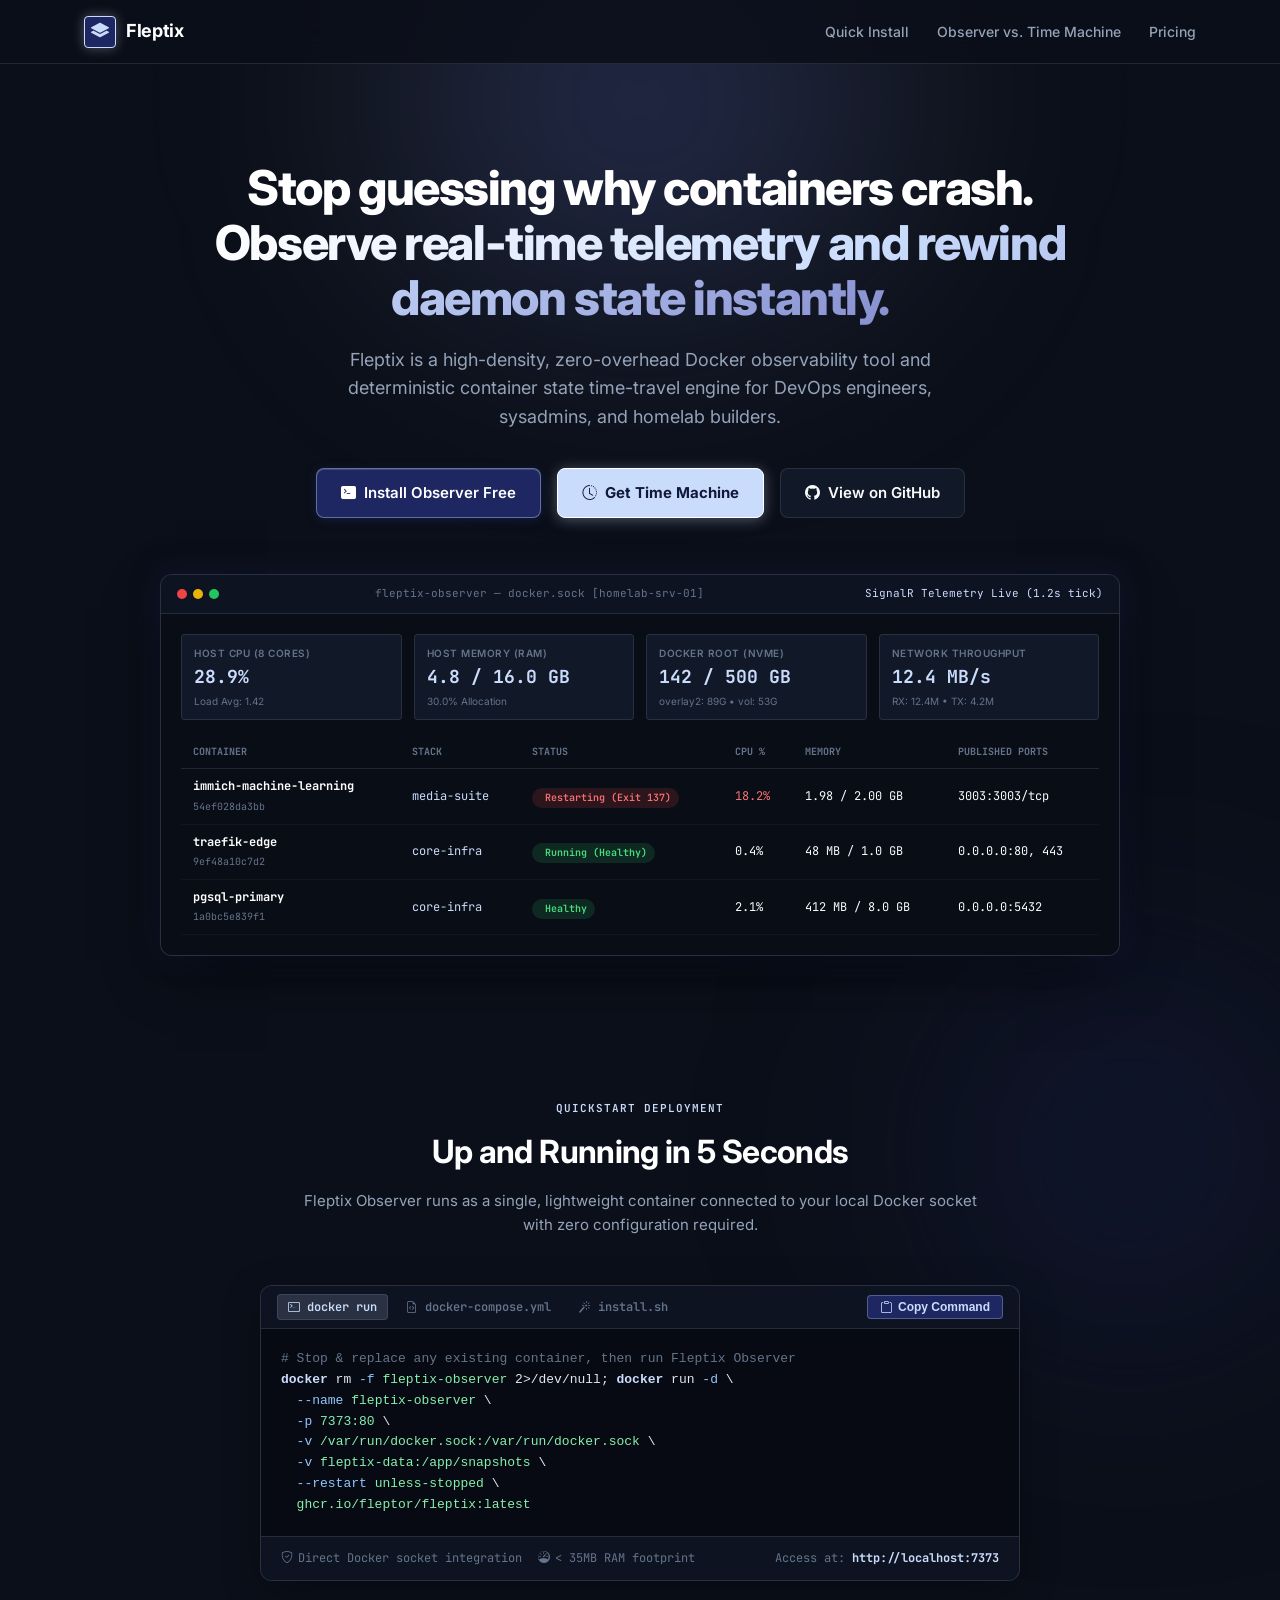
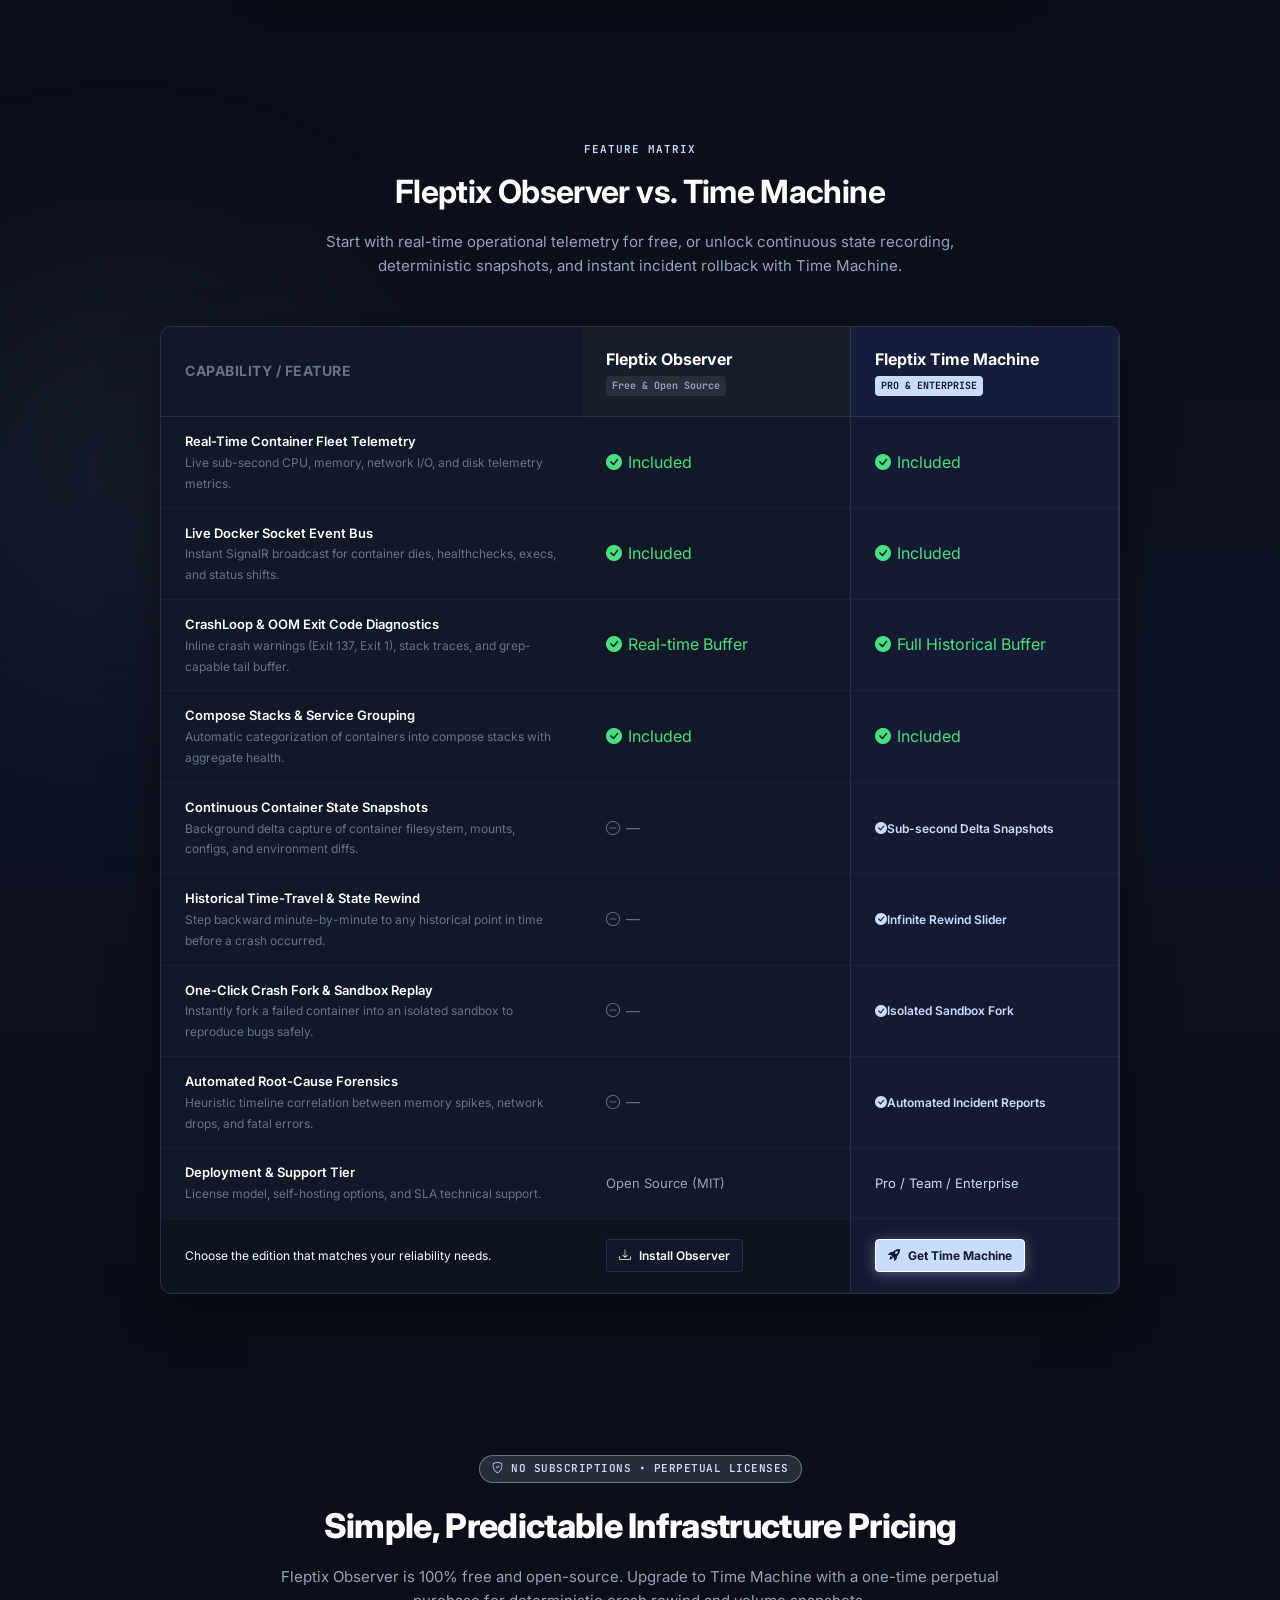
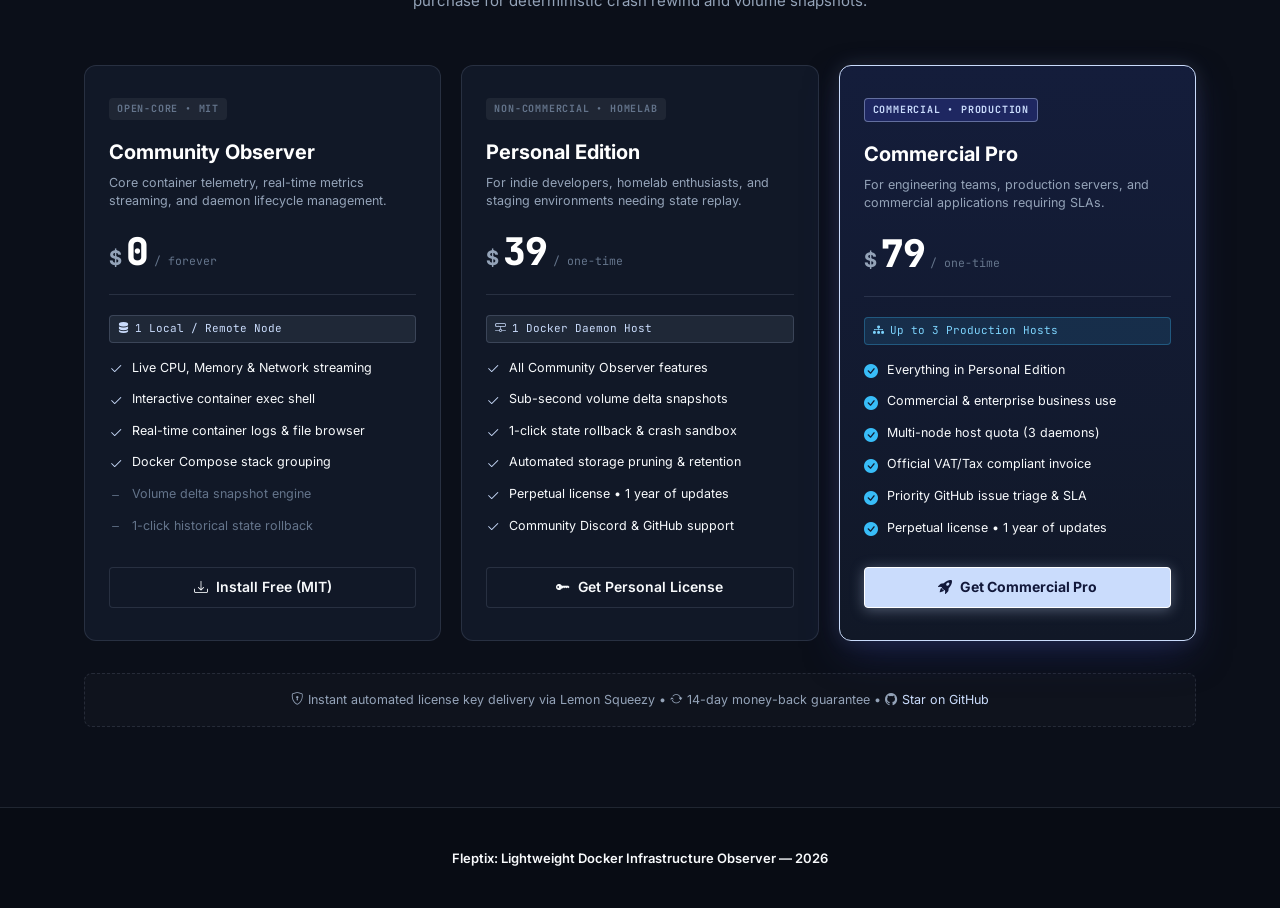
==== docs/index.html @ baf2856f "Edits to index.html on static site + attempt to center header of README" ====
<!DOCTYPE html>
<html lang="en">

<head>
  <meta charset="UTF-8" />
  <meta name="viewport" content="width=device-width, initial-scale=1.0" />
  <title>Fleptix — Container Telemetry & Time-Travel Debugging</title>
  <meta name="description"
    content="Fleptix provides real-time container telemetry and deterministic state rewind for Docker fleets. Stop guessing why containers crash." />

  <!-- Favicon & Fonts -->
  <link rel="preconnect" href="https://fonts.googleapis.com">
  <link rel="preconnect" href="https://fonts.gstatic.com" crossorigin>
  <link
    href="https://fonts.googleapis.com/css2?family=Inter:wght@400;500;600;700;800&family=JetBrains+Mono:wght@400;500;600;700&display=swap"
    rel="stylesheet">

  <!-- Bootstrap Icons -->
  <link rel="stylesheet" href="https://cdn.jsdelivr.net/npm/bootstrap-icons@1.11.3/font/bootstrap-icons.min.css">

  <!-- Styles -->
  <link rel="stylesheet" href="styles.css" />
</head>

<body>
  <!-- Ambient Atmospheric Lighting -->
  <div class="bg-glow-orb orb-1"></div>
  <div class="bg-glow-orb orb-2"></div>
  <div class="bg-glow-orb orb-3"></div>

  <!-- Persistent Navigation Header -->
  <header class="navbar">
    <div class="container">
      <a href="#" class="brand-group" id="navBrand">
        <div class="brand-icon">
          <i class="bi bi-layers-fill"></i>
        </div>
        <span class="brand-title">Fleptix</span>
      </a>

      <nav>
        <ul class="nav-menu">
          <li><a href="#install" class="nav-link">Quick Install</a></li>
          <li><a href="#comparison" class="nav-link">Observer vs. Time Machine</a></li>
          <li><a href="#pricing" class="nav-link">Pricing</a></li>
        </ul>
      </nav>

    </div>
  </header>

  <!-- Hero Section (One-Line Problem / Solution) -->
  <section class="hero" id="overview">
    <div class="container">

      <!-- One-line problem/solution hero -->
      <h1 class="hero-title">
        Stop guessing why containers crash. <br />
        <span class="highlight">Observe real-time telemetry and rewind daemon state instantly.</span>
      </h1>

      <p class="hero-subtitle">
        Fleptix is a high-density, zero-overhead Docker observability tool and deterministic container state time-travel
        engine for DevOps engineers, sysadmins, and homelab builders.
      </p>

      <div class="hero-cta-group">
        <a href="#install" class="btn btn-primary btn-lg" id="btnHeroInstall">
          <i class="bi bi-terminal-fill"></i>
          <span>Install Observer Free</span>
        </a>
        <a href="#pricing" class="btn btn-ice btn-lg" id="btnHeroTimeMachine">
          <i class="bi bi-clock-history"></i>
          <span>Get Time Machine</span>
        </a>
        <a href="https://github.com/Fleptor/Fleptix" target="_blank" rel="noopener" class="btn btn-secondary btn-lg"
          id="btnHeroGitHub">
          <i class="bi bi-github"></i>
          <span>View on GitHub</span>
        </a>
      </div>

      <!-- Live Mockup / UI Telemetry Preview -->
      <div class="hero-preview">
        <div class="preview-bar">
          <div class="window-dots">
            <span class="dot dot-red"></span>
            <span class="dot dot-yellow"></span>
            <span class="dot dot-green"></span>
          </div>
          <span class="preview-title">fleptix-observer &mdash; docker.sock [homelab-srv-01]</span>
          <div class="preview-status">
            <span class="pulse-dot"></span>
            <span>SignalR Telemetry Live (1.2s tick)</span>
          </div>
        </div>

        <div class="preview-body">
          <!-- Top Telemetry Row -->
          <div class="telemetry-row">
            <div class="mini-stat-card">
              <div class="stat-label">Host CPU (8 Cores)</div>
              <div class="stat-val">28.9%</div>
              <div class="stat-sub">Load Avg: 1.42</div>
            </div>
            <div class="mini-stat-card">
              <div class="stat-label">Host Memory (RAM)</div>
              <div class="stat-val">4.8 / 16.0 GB</div>
              <div class="stat-sub">30.0% Allocation</div>
            </div>
            <div class="mini-stat-card">
              <div class="stat-label">Docker Root (NVMe)</div>
              <div class="stat-val">142 / 500 GB</div>
              <div class="stat-sub">overlay2: 89G &bull; vol: 53G</div>
            </div>
            <div class="mini-stat-card">
              <div class="stat-label">Network Throughput</div>
              <div class="stat-val">12.4 MB/s</div>
              <div class="stat-sub">RX: 12.4M &bull; TX: 4.2M</div>
            </div>
          </div>

          <!-- Mini Workloads Table -->
          <table class="preview-table">
            <thead>
              <tr>
                <th>Container</th>
                <th>Stack</th>
                <th>Status</th>
                <th>CPU %</th>
                <th>Memory</th>
                <th>Published Ports</th>
              </tr>
            </thead>
            <tbody>
              <tr>
                <td><strong style="color: #ffffff;">immich-machine-learning</strong><br><span
                    style="color: #64748b; font-size: 10px;">54ef028da3bb</span></td>
                <td><span style="color: #CADCFC;">media-suite</span></td>
                <td><span class="pill pill-alert"><span class="pulse-dot"
                      style="background-color: #ef4444;"></span>Restarting (Exit 137)</span></td>
                <td><span style="color: #f87171;">18.2%</span></td>
                <td>1.98 / 2.00 GB</td>
                <td>3003:3003/tcp</td>
              </tr>
              <tr>
                <td><strong style="color: #ffffff;">traefik-edge</strong><br><span
                    style="color: #64748b; font-size: 10px;">9ef48a10c7d2</span></td>
                <td><span style="color: #CADCFC;">core-infra</span></td>
                <td><span class="pill pill-running"><span class="pulse-dot"></span>Running (Healthy)</span></td>
                <td>0.4%</td>
                <td>48 MB / 1.0 GB</td>
                <td>0.0.0.0:80, 443</td>
              </tr>
              <tr>
                <td><strong style="color: #ffffff;">pgsql-primary</strong><br><span
                    style="color: #64748b; font-size: 10px;">1a0bc5e839f1</span></td>
                <td><span style="color: #CADCFC;">core-infra</span></td>
                <td><span class="pill pill-running"><span class="pulse-dot"></span>Healthy</span></td>
                <td>2.1%</td>
                <td>412 MB / 8.0 GB</td>
                <td>0.0.0.0:5432</td>
              </tr>
            </tbody>
          </table>
        </div>
      </div>
    </div>
  </section>

  <!-- Install Section (Copy-Paste Docker Command) -->
  <section class="section" id="install">
    <div class="container">
      <div class="section-header">
        <span class="section-tag">Quickstart Deployment</span>
        <h2 class="section-title">Up and Running in 5 Seconds</h2>
        <p class="section-subtitle">
          Fleptix Observer runs as a single, lightweight container connected to your local Docker socket with zero
          configuration required.
        </p>
      </div>

      <div class="install-wrapper">
        <div class="install-card">
          <div class="install-tabs">
            <div class="tab-buttons">
              <button class="install-tab-btn active" data-tab="dockerrun" id="tabBtnDockerRun">
                <i class="bi bi-terminal me-1"></i> docker run
              </button>
              <button class="install-tab-btn" data-tab="compose" id="tabBtnCompose">
                <i class="bi bi-file-earmark-code me-1"></i> docker-compose.yml
              </button>
              <button class="install-tab-btn" data-tab="script" id="tabBtnScript">
                <i class="bi bi-magic me-1"></i> install.sh
              </button>
            </div>

            <button class="copy-btn" id="copyInstallBtn" title="Copy command to clipboard">
              <i class="bi bi-clipboard"></i>
              <span>Copy Command</span>
            </button>
          </div>

          <div class="code-block">
            <pre><code id="installCodeBlock"><span class="code-comment"># Stop & replace any existing container, then run Fleptix Observer</span>
<span class="code-keyword">docker</span> rm <span class="code-arg">-f</span> <span class="code-val">fleptix-observer</span> 2&gt;/dev/null; <span class="code-keyword">docker</span> run <span class="code-arg">-d</span> \
  <span class="code-arg">--name</span> <span class="code-val">fleptix-observer</span> \
  <span class="code-arg">-p</span> <span class="code-val">7373:80</span> \
  <span class="code-arg">-v</span> <span class="code-val">/var/run/docker.sock:/var/run/docker.sock</span> \
  <span class="code-arg">-v</span> <span class="code-val">fleptix-data:/app/snapshots</span> \
  <span class="code-arg">--restart</span> <span class="code-val">unless-stopped</span> \
  <span class="code-val">ghcr.io/fleptor/fleptix:latest</span></code></pre>
          </div>

          <div class="install-meta">
            <div class="meta-items">
              <div class="meta-item">
                <i class="bi bi-shield-check text-success"></i>
                <span>Direct Docker socket integration</span>
              </div>
              <div class="meta-item">
                <i class="bi bi-speedometer text-info"></i>
                <span>&lt; 35MB RAM footprint</span>
              </div>
            </div>
            <span>Access at: <strong style="color: var(--color-ice);">http://localhost:7373</strong></span>
          </div>
        </div>
      </div>
    </div>
  </section>

  <!-- Feature Comparison Table: Observer vs. Time Machine -->
  <section class="section comparison-section" id="comparison">
    <div class="container">
      <div class="section-header">
        <span class="section-tag">Feature Matrix</span>
        <h2 class="section-title">Fleptix Observer vs. Time Machine</h2>
        <p class="section-subtitle">
          Start with real-time operational telemetry for free, or unlock continuous state recording, deterministic
          snapshots, and instant incident rollback with Time Machine.
        </p>
      </div>

      <div class="comparison-wrapper">
        <div class="comparison-table-card">
          <table class="comparison-table">
            <thead>
              <tr>
                <th class="col-feature">Capability / Feature</th>
                <th class="col-observer">
                  <div class="plan-header">
                    <span class="plan-title">Fleptix Observer</span>
                    <span class="plan-badge badge-observer">Free &amp; Open Source</span>
                  </div>
                </th>
                <th class="col-timemachine">
                  <div class="plan-header">
                    <span class="plan-title">Fleptix Time Machine</span>
                    <span class="plan-badge badge-timemachine">PRO &amp; ENTERPRISE</span>
                  </div>
                </th>
              </tr>
            </thead>
            <tbody>
              <!-- Row 1 -->
              <tr>
                <td>
                  <span class="feature-title">Real-Time Container Fleet Telemetry</span>
                  <span class="feature-desc">Live sub-second CPU, memory, network I/O, and disk telemetry
                    metrics.</span>
                </td>
                <td class="col-observer">
                  <span class="icon-check"><i class="bi bi-check-circle-fill"></i> Included</span>
                </td>
                <td class="col-timemachine">
                  <span class="icon-check"><i class="bi bi-check-circle-fill"></i> Included</span>
                </td>
              </tr>

              <!-- Row 2 -->
              <tr>
                <td>
                  <span class="feature-title">Live Docker Socket Event Bus</span>
                  <span class="feature-desc">Instant SignalR broadcast for container dies, healthchecks, execs, and
                    status shifts.</span>
                </td>
                <td class="col-observer">
                  <span class="icon-check"><i class="bi bi-check-circle-fill"></i> Included</span>
                </td>
                <td class="col-timemachine">
                  <span class="icon-check"><i class="bi bi-check-circle-fill"></i> Included</span>
                </td>
              </tr>

              <!-- Row 3 -->
              <tr>
                <td>
                  <span class="feature-title">CrashLoop &amp; OOM Exit Code Diagnostics</span>
                  <span class="feature-desc">Inline crash warnings (Exit 137, Exit 1), stack traces, and grep-capable
                    tail buffer.</span>
                </td>
                <td class="col-observer">
                  <span class="icon-check"><i class="bi bi-check-circle-fill"></i> Real-time Buffer</span>
                </td>
                <td class="col-timemachine">
                  <span class="icon-check"><i class="bi bi-check-circle-fill"></i> Full Historical Buffer</span>
                </td>
              </tr>

              <!-- Row 4 -->
              <tr>
                <td>
                  <span class="feature-title">Compose Stacks &amp; Service Grouping</span>
                  <span class="feature-desc">Automatic categorization of containers into compose stacks with aggregate
                    health.</span>
                </td>
                <td class="col-observer">
                  <span class="icon-check"><i class="bi bi-check-circle-fill"></i> Included</span>
                </td>
                <td class="col-timemachine">
                  <span class="icon-check"><i class="bi bi-check-circle-fill"></i> Included</span>
                </td>
              </tr>

              <!-- Row 5 -->
              <tr>
                <td>
                  <span class="feature-title">Continuous Container State Snapshots</span>
                  <span class="feature-desc">Background delta capture of container filesystem, mounts, configs, and
                    environment diffs.</span>
                </td>
                <td class="col-observer">
                  <span class="icon-cross"><i class="bi bi-dash-circle"></i> &mdash;</span>
                </td>
                <td class="col-timemachine">
                  <span class="text-pro"><i class="bi bi-check-circle-fill text-success me-1"></i>Sub-second Delta
                    Snapshots</span>
                </td>
              </tr>

              <!-- Row 6 -->
              <tr>
                <td>
                  <span class="feature-title">Historical Time-Travel &amp; State Rewind</span>
                  <span class="feature-desc">Step backward minute-by-minute to any historical point in time before a
                    crash occurred.</span>
                </td>
                <td class="col-observer">
                  <span class="icon-cross"><i class="bi bi-dash-circle"></i> &mdash;</span>
                </td>
                <td class="col-timemachine">
                  <span class="text-pro"><i class="bi bi-check-circle-fill text-success me-1"></i>Infinite Rewind
                    Slider</span>
                </td>
              </tr>

              <!-- Row 7 -->
              <tr>
                <td>
                  <span class="feature-title">One-Click Crash Fork &amp; Sandbox Replay</span>
                  <span class="feature-desc">Instantly fork a failed container into an isolated sandbox to reproduce
                    bugs safely.</span>
                </td>
                <td class="col-observer">
                  <span class="icon-cross"><i class="bi bi-dash-circle"></i> &mdash;</span>
                </td>
                <td class="col-timemachine">
                  <span class="text-pro"><i class="bi bi-check-circle-fill text-success me-1"></i>Isolated Sandbox
                    Fork</span>
                </td>
              </tr>

              <!-- Row 8 -->
              <tr>
                <td>
                  <span class="feature-title">Automated Root-Cause Forensics</span>
                  <span class="feature-desc">Heuristic timeline correlation between memory spikes, network drops, and
                    fatal errors.</span>
                </td>
                <td class="col-observer">
                  <span class="icon-cross"><i class="bi bi-dash-circle"></i> &mdash;</span>
                </td>
                <td class="col-timemachine">
                  <span class="text-pro"><i class="bi bi-check-circle-fill text-success me-1"></i>Automated Incident
                    Reports</span>
                </td>
              </tr>

              <!-- Row 9 -->
              <tr>
                <td>
                  <span class="feature-title">Deployment &amp; Support Tier</span>
                  <span class="feature-desc">License model, self-hosting options, and SLA technical support.</span>
                </td>
                <td class="col-observer">
                  <span class="font-mono" style="color: var(--text-muted);">Open Source (MIT)</span>
                </td>
                <td class="col-timemachine">
                  <span class="font-mono fw-bold" style="color: var(--color-ice);">Pro / Team / Enterprise</span>
                </td>
              </tr>

              <!-- Footer CTA Row -->
              <tr class="comparison-footer-row">
                <td>
                  <span class="font-mono text-muted" style="font-size: 12px;">Choose the edition that matches your
                    reliability needs.</span>
                </td>
                <td class="col-observer">
                  <a href="#install" class="btn btn-secondary btn-sm w-100">
                    <i class="bi bi-download"></i>
                    <span>Install Observer</span>
                  </a>
                </td>
                <td class="col-timemachine">
                  <a href="#pricing" class="btn btn-ice btn-sm w-100" id="btnTableGetTimeMachine">
                    <i class="bi bi-rocket-takeoff-fill"></i>
                    <span>Get Time Machine</span>
                  </a>
                </td>
              </tr>
            </tbody>
          </table>
        </div>
      </div>
    </div>
  </section>

  <!-- Pricing & Editions Section -->
  <section class="pricing-section" id="pricing">
    <span id="get-time-machine" style="position: absolute; top: -60px;"></span>
    <div class="container">
      <div class="pricing-header">
        <div class="pricing-pill">
          <i class="bi bi-shield-check"></i>
          <span>NO SUBSCRIPTIONS &bull; PERPETUAL LICENSES</span>
        </div>
        <h2 class="pricing-title">Simple, Predictable Infrastructure Pricing</h2>
        <p class="pricing-subtitle">
          Fleptix Observer is 100% free and open-source. Upgrade to Time Machine with a one-time perpetual purchase for
          deterministic crash rewind and volume snapshots.
        </p>
      </div>

      <div class="pricing-grid">
        <!-- Tier 1: Community Edition -->
        <div class="pricing-card">
          <div class="pricing-tier-tag">OPEN-CORE &bull; MIT</div>
          <h3 class="pricing-tier-name">Community Observer</h3>
          <p class="pricing-tier-desc">Core container telemetry, real-time metrics streaming, and daemon lifecycle
            management.</p>

          <div class="pricing-price-wrap">
            <span class="pricing-currency">$</span>
            <span class="pricing-amount">0</span>
            <span class="pricing-period">/ forever</span>
          </div>

          <div class="pricing-node-badge">
            <i class="bi bi-server"></i>
            <span>1 Local / Remote Node</span>
          </div>

          <ul class="pricing-features">
            <li class="pricing-feature-item">
              <i class="bi bi-check2"></i>
              <span>Live CPU, Memory &amp; Network streaming</span>
            </li>
            <li class="pricing-feature-item">
              <i class="bi bi-check2"></i>
              <span>Interactive container exec shell</span>
            </li>
            <li class="pricing-feature-item">
              <i class="bi bi-check2"></i>
              <span>Real-time container logs &amp; file browser</span>
            </li>
            <li class="pricing-feature-item">
              <i class="bi bi-check2"></i>
              <span>Docker Compose stack grouping</span>
            </li>
            <li class="pricing-feature-item muted">
              <i class="bi bi-dash"></i>
              <span>Volume delta snapshot engine</span>
            </li>
            <li class="pricing-feature-item muted">
              <i class="bi bi-dash"></i>
              <span>1-click historical state rollback</span>
            </li>
          </ul>

          <a href="#install" class="btn btn-secondary w-100 font-mono" id="btnInstallCommunity">
            <i class="bi bi-download me-1"></i>
            <span>Install Free (MIT)</span>
          </a>
        </div>

        <!-- Tier 2: Personal / Homelab -->
        <div class="pricing-card">
          <div class="pricing-tier-tag">NON-COMMERCIAL &bull; HOMELAB</div>
          <h3 class="pricing-tier-name">Personal Edition</h3>
          <p class="pricing-tier-desc">For indie developers, homelab enthusiasts, and staging environments needing state
            replay.</p>

          <div class="pricing-price-wrap">
            <span class="pricing-currency">$</span>
            <span class="pricing-amount">39</span>
            <span class="pricing-period">/ one-time</span>
          </div>

          <div class="pricing-node-badge">
            <i class="bi bi-hdd-network"></i>
            <span>1 Docker Daemon Host</span>
          </div>

          <ul class="pricing-features">
            <li class="pricing-feature-item">
              <i class="bi bi-check2"></i>
              <span>All Community Observer features</span>
            </li>
            <li class="pricing-feature-item">
              <i class="bi bi-check2"></i>
              <span>Sub-second volume delta snapshots</span>
            </li>
            <li class="pricing-feature-item">
              <i class="bi bi-check2"></i>
              <span>1-click state rollback &amp; crash sandbox</span>
            </li>
            <li class="pricing-feature-item">
              <i class="bi bi-check2"></i>
              <span>Automated storage pruning &amp; retention</span>
            </li>
            <li class="pricing-feature-item">
              <i class="bi bi-check2"></i>
              <span>Perpetual license &bull; 1 year of updates</span>
            </li>
            <li class="pricing-feature-item">
              <i class="bi bi-check2"></i>
              <span>Community Discord &amp; GitHub support</span>
            </li>
          </ul>

          <a href="https://fleptix.lemonsqueezy.com/checkout/buy/a7ebac84-9fb0-4460-bfa0-666dee1bc88f?enabled=2112392"
            target="_blank" rel="noopener" class="btn btn-secondary w-100 font-mono" id="btnBuyPersonal">
            <i class="bi bi-key-fill me-1"></i>
            <span>Get Personal License</span>
          </a>
        </div>

        <!-- Tier 3: Commercial / Team (Featured) -->
        <div class="pricing-card featured">
          <div class="pricing-tier-tag">COMMERCIAL &bull; PRODUCTION</div>
          <h3 class="pricing-tier-name">Commercial Pro</h3>
          <p class="pricing-tier-desc">For engineering teams, production servers, and commercial applications requiring
            SLAs.</p>

          <div class="pricing-price-wrap">
            <span class="pricing-currency">$</span>
            <span class="pricing-amount">79</span>
            <span class="pricing-period">/ one-time</span>
          </div>

          <div class="pricing-node-badge"
            style="background: rgba(56, 189, 248, 0.12); border-color: rgba(56, 189, 248, 0.3); color: #7dd3fc;">
            <i class="bi bi-diagram-3-fill"></i>
            <span>Up to 3 Production Hosts</span>
          </div>

          <ul class="pricing-features">
            <li class="pricing-feature-item">
              <i class="bi bi-check-circle-fill"></i>
              <span>Everything in Personal Edition</span>
            </li>
            <li class="pricing-feature-item">
              <i class="bi bi-check-circle-fill"></i>
              <span>Commercial &amp; enterprise business use</span>
            </li>
            <li class="pricing-feature-item">
              <i class="bi bi-check-circle-fill"></i>
              <span>Multi-node host quota (3 daemons)</span>
            </li>
            <li class="pricing-feature-item">
              <i class="bi bi-check-circle-fill"></i>
              <span>Official VAT/Tax compliant invoice</span>
            </li>
            <li class="pricing-feature-item">
              <i class="bi bi-check-circle-fill"></i>
              <span>Priority GitHub issue triage &amp; SLA</span>
            </li>
            <li class="pricing-feature-item">
              <i class="bi bi-check-circle-fill"></i>
              <span>Perpetual license &bull; 1 year of updates</span>
            </li>
          </ul>

          <a href="https://fleptix.lemonsqueezy.com/checkout/buy/1e91414e-f339-4037-9c64-a9865e20e546?enabled=2112410"
            target="_blank" rel="noopener" class="btn btn-ice w-100 font-mono" id="btnBuyCommercial">
            <i class="bi bi-rocket-takeoff-fill me-1"></i>
            <span>Get Commercial Pro</span>
          </a>
        </div>
      </div>

      <div class="pricing-footer-note">
        <div class="d-flex align-items-center justify-content-center gap-3 flex-wrap">
          <span><i class="bi bi-shield-lock me-1"></i> Instant automated license key delivery via Lemon Squeezy</span>
          <span>&bull;</span>
          <span><i class="bi bi-arrow-repeat me-1"></i> 14-day money-back guarantee</span>
          <span>&bull;</span>
          <span><i class="bi bi-github me-1"></i> <a href="https://github.com/Fleptor/Fleptix" target="_blank"
              rel="noopener" style="color: var(--color-ice); text-decoration: none;">Star on GitHub</a></span>
        </div>
      </div>
    </div>
  </section>

  <!-- Footer -->
  <footer class="footer">
    <div style="display: flex; justify-content: center" class="footer-brand">
      Fleptix: Lightweight Docker Infrastructure Observer &mdash; 2026
    </div>
  </footer>

  <!-- Toast Notification Container for Interactive Copy -->
  <div class="toast-msg" id="toastMsg">
    <i class="bi bi-check-circle-fill text-success"></i>
    <span class="toast-text">Copied to clipboard!</span>
  </div>

  <!-- Interactive Script with cache busting -->
  <script src="script.js?v=2.2"></script>
</body>

</html>
---- docs/styles.css ----
/* ==========================================================================
   Fleptix Marketing Site — Design Tokens & Core Styles
   Palette: Navy (#1E2761) / Ice Blue (#CADCFC) / Slate (#0F172A, #F8FAFC)
   ========================================================================== */

:root {
  /* Brand Accents */
  --color-navy: #1E2761;
  --color-navy-dark: #12183a;
  --color-navy-light: #2c3882;
  --color-navy-surface: #18204d;
  
  --color-ice: #CADCFC;
  --color-ice-light: #e8f0fe;
  --color-ice-dim: rgba(202, 220, 252, 0.15);
  --color-ice-glow: rgba(202, 220, 252, 0.35);

  /* Semantic State */
  --color-success: #16a34a;
  --color-success-bg: #dcfce7;
  --color-warning: #d97706;
  --color-warning-bg: #fef3c7;
  --color-danger: #dc2626;
  --color-danger-bg: #fee2e2;

  /* Surfaces & Canvas */
  --bg-page: #0b0f19;
  --bg-card: #111827;
  --bg-card-alt: #162032;
  --bg-subtle: #1f293d;
  --border-subtle: rgba(202, 220, 252, 0.12);
  --border-focus: rgba(202, 220, 252, 0.4);

  /* Typography Colors */
  --text-main: #f8fafc;
  --text-muted: #94a3b8;
  --text-dim: #64748b;
  --text-ice: #CADCFC;

  /* Fonts */
  --font-sans: 'Inter', -apple-system, BlinkMacSystemFont, "Segoe UI", Roboto, sans-serif;
  --font-mono: 'JetBrains Mono', ui-monospace, SFMono-Regular, Menlo, Monaco, Consolas, monospace;

  /* Transitions & Radii */
  --radius-sm: 4px;
  --radius-md: 8px;
  --radius-lg: 12px;
  --radius-xl: 16px;
  --radius-full: 9999px;
  --transition: all 0.2s cubic-bezier(0.16, 1, 0.3, 1);
}

/* Base Reset */
*, *::before, *::after {
  box-sizing: border-box;
  margin: 0;
  padding: 0;
}

html {
  scroll-behavior: smooth;
  font-size: 16px;
}

body {
  font-family: var(--font-sans);
  background-color: var(--bg-page);
  color: var(--text-main);
  line-height: 1.6;
  -webkit-font-smoothing: antialiased;
  -moz-osx-font-smoothing: grayscale;
  overflow-x: hidden;
}

/* Background Atmospheric Glow */
.bg-glow-orb {
  position: absolute;
  border-radius: 50%;
  filter: blur(120px);
  pointer-events: none;
  z-index: 0;
}

.orb-1 {
  top: -100px;
  left: 50%;
  transform: translateX(-50%);
  width: 600px;
  height: 400px;
  background: radial-gradient(circle, rgba(30, 39, 97, 0.8) 0%, rgba(202, 220, 252, 0.15) 60%, transparent 80%);
}

.orb-2 {
  top: 900px;
  right: -100px;
  width: 500px;
  height: 500px;
  background: radial-gradient(circle, rgba(30, 39, 97, 0.5) 0%, transparent 70%);
}

.orb-3 {
  top: 1800px;
  left: -150px;
  width: 550px;
  height: 550px;
  background: radial-gradient(circle, rgba(202, 220, 252, 0.1) 0%, transparent 70%);
}

/* Layout Container */
.container {
  max-width: 1160px;
  margin: 0 auto;
  padding: 0 24px;
  position: relative;
  z-index: 1;
}

/* Navigation Header */
.navbar {
  position: sticky;
  top: 0;
  z-index: 100;
  background: rgba(11, 15, 25, 0.85);
  backdrop-filter: blur(16px);
  -webkit-backdrop-filter: blur(16px);
  border-bottom: 1px solid var(--border-subtle);
  height: 64px;
  display: flex;
  align-items: center;
}

.navbar .container {
  display: flex;
  align-items: center;
  justify-content: space-between;
  width: 100%;
}

.brand-group {
  display: flex;
  align-items: center;
  gap: 10px;
  text-decoration: none;
}

.brand-icon {
  width: 32px;
  height: 32px;
  border-radius: var(--radius-sm);
  background: var(--color-navy);
  border: 1px solid var(--color-ice);
  display: flex;
  align-items: center;
  justify-content: center;
  color: var(--color-ice);
  font-size: 18px;
  box-shadow: 0 0 12px var(--color-ice-glow);
}

.brand-title {
  font-size: 18px;
  font-weight: 700;
  color: #ffffff;
  letter-spacing: -0.02em;
}

.brand-badge {
  font-family: var(--font-mono);
  font-size: 11px;
  padding: 2px 6px;
  border-radius: var(--radius-sm);
  background: var(--color-ice-dim);
  color: var(--color-ice);
  border: 1px solid var(--border-subtle);
}

.nav-menu {
  display: flex;
  align-items: center;
  gap: 28px;
  list-style: none;
}

.nav-link {
  color: var(--text-muted);
  text-decoration: none;
  font-size: 14px;
  font-weight: 500;
  transition: var(--transition);
  display: inline-flex;
  align-items: center;
  gap: 6px;
}

.nav-link:hover {
  color: var(--text-ice);
}

.nav-actions {
  display: flex;
  align-items: center;
  gap: 12px;
}

/* Buttons */
.btn {
  display: inline-flex;
  align-items: center;
  justify-content: center;
  gap: 8px;
  font-family: var(--font-sans);
  font-size: 14px;
  font-weight: 600;
  padding: 8px 16px;
  border-radius: var(--radius-sm);
  text-decoration: none;
  cursor: pointer;
  border: 1px solid transparent;
  transition: var(--transition);
  white-space: nowrap;
}

.btn-sm {
  font-size: 12px;
  padding: 6px 12px;
}

.btn-lg {
  font-size: 15px;
  padding: 12px 24px;
  border-radius: var(--radius-md);
}

.btn-primary {
  background-color: var(--color-navy);
  color: #ffffff;
  border-color: rgba(202, 220, 252, 0.4);
  box-shadow: 0 2px 10px rgba(30, 39, 97, 0.5), inset 0 1px 0 rgba(255, 255, 255, 0.15);
}

.btn-primary:hover {
  background-color: var(--color-navy-light);
  border-color: var(--color-ice);
  box-shadow: 0 4px 18px rgba(30, 39, 97, 0.8), 0 0 14px var(--color-ice-glow);
  transform: translateY(-1px);
}

.btn-secondary {
  background-color: var(--bg-card);
  color: var(--text-main);
  border-color: var(--border-subtle);
}

.btn-secondary:hover {
  background-color: var(--bg-subtle);
  border-color: var(--border-focus);
  color: #ffffff;
  transform: translateY(-1px);
}

.btn-ice {
  background: var(--color-ice);
  color: var(--color-navy-dark);
  font-weight: 700;
  border-color: #ffffff;
  box-shadow: 0 2px 14px var(--color-ice-glow);
}

.btn-ice:hover {
  background: #ffffff;
  color: var(--color-navy);
  box-shadow: 0 4px 20px rgba(202, 220, 252, 0.6);
  transform: translateY(-1px);
}

.btn-ghost {
  background: transparent;
  color: var(--text-muted);
}

.btn-ghost:hover {
  color: #ffffff;
  background: var(--color-ice-dim);
}

/* Hero Section */
.hero {
  padding: 96px 0 64px;
  text-align: center;
  position: relative;
}

.hero-pill {
  display: inline-flex;
  align-items: center;
  gap: 8px;
  padding: 4px 14px;
  background: var(--color-ice-dim);
  border: 1px solid var(--border-subtle);
  border-radius: var(--radius-full);
  font-size: 12px;
  font-weight: 600;
  color: var(--color-ice);
  margin-bottom: 24px;
}

.hero-pill .pulse-dot {
  width: 7px;
  height: 7px;
  border-radius: 50%;
  background-color: #22c55e;
  box-shadow: 0 0 8px #22c55e;
}

.hero-title {
  font-size: 48px;
  line-height: 1.15;
  font-weight: 800;
  letter-spacing: -0.03em;
  color: #ffffff;
  max-width: 920px;
  margin: 0 auto 20px;
}

.hero-title .highlight {
  color: var(--color-ice);
  background: linear-gradient(135deg, #ffffff 0%, #CADCFC 50%, #8790d0 100%);
  -webkit-background-clip: text;
  -webkit-text-fill-color: transparent;
}

.hero-subtitle {
  font-size: 18px;
  color: var(--text-muted);
  max-width: 680px;
  margin: 0 auto 36px;
  font-weight: 400;
}

.hero-cta-group {
  display: flex;
  align-items: center;
  justify-content: center;
  gap: 16px;
  margin-bottom: 56px;
  flex-wrap: wrap;
}

/* Mockup Terminal / Cockpit Preview */
.hero-preview {
  max-width: 960px;
  margin: 0 auto;
  border-radius: var(--radius-lg);
  background: var(--bg-card);
  border: 1px solid var(--border-subtle);
  box-shadow: 0 20px 60px -15px rgba(0, 0, 0, 0.7), 0 0 30px rgba(30, 39, 97, 0.35);
  overflow: hidden;
  text-align: left;
}

.preview-bar {
  background: #0d1321;
  padding: 10px 16px;
  display: flex;
  align-items: center;
  justify-content: space-between;
  border-bottom: 1px solid var(--border-subtle);
}

.window-dots {
  display: flex;
  gap: 6px;
}

.dot {
  width: 10px;
  height: 10px;
  border-radius: 50%;
}
.dot-red { background: #ef4444; }
.dot-yellow { background: #eab308; }
.dot-green { background: #22c55e; }

.preview-title {
  font-family: var(--font-mono);
  font-size: 11px;
  color: var(--text-dim);
}

.preview-status {
  font-family: var(--font-mono);
  font-size: 11px;
  color: var(--color-ice);
  display: flex;
  align-items: center;
  gap: 6px;
}

.preview-body {
  padding: 20px;
  background: #090d16;
}

.telemetry-row {
  display: grid;
  grid-template-columns: repeat(4, 1fr);
  gap: 12px;
  margin-bottom: 16px;
}

.mini-stat-card {
  background: var(--bg-card);
  border: 1px solid var(--border-subtle);
  border-radius: var(--radius-sm);
  padding: 10px 12px;
}

.stat-label {
  font-size: 10px;
  font-weight: 600;
  text-transform: uppercase;
  color: var(--text-dim);
  letter-spacing: 0.5px;
}

.stat-val {
  font-family: var(--font-mono);
  font-size: 18px;
  font-weight: 700;
  color: var(--color-ice);
  margin: 2px 0;
}

.stat-sub {
  font-size: 10px;
  color: var(--text-dim);
}

.preview-table {
  width: 100%;
  border-collapse: collapse;
  font-size: 12px;
  font-family: var(--font-mono);
}

.preview-table th {
  text-align: left;
  padding: 8px 12px;
  color: var(--text-dim);
  font-size: 10px;
  text-transform: uppercase;
  border-bottom: 1px solid var(--border-subtle);
}

.preview-table td {
  padding: 8px 12px;
  border-bottom: 1px solid rgba(255, 255, 255, 0.04);
  color: var(--text-main);
  vertical-align: middle;
}

.pill {
  display: inline-flex;
  align-items: center;
  gap: 5px;
  font-size: 10px;
  font-weight: 600;
  padding: 2px 8px;
  border-radius: var(--radius-full);
}

.pill-running {
  background: rgba(34, 197, 94, 0.15);
  color: #4ade80;
}

.pill-alert {
  background: rgba(239, 68, 68, 0.15);
  color: #f87171;
}

/* Install Section */
.section {
  padding: 80px 0;
  position: relative;
}

.section-header {
  text-align: center;
  max-width: 680px;
  margin: 0 auto 48px;
}

.section-tag {
  font-family: var(--font-mono);
  font-size: 11px;
  font-weight: 600;
  text-transform: uppercase;
  color: var(--color-ice);
  letter-spacing: 1px;
  margin-bottom: 8px;
  display: block;
}

.section-title {
  font-size: 32px;
  font-weight: 700;
  color: #ffffff;
  letter-spacing: -0.02em;
  margin-bottom: 12px;
}

.section-subtitle {
  font-size: 15px;
  color: var(--text-muted);
}

/* Install Box */
.install-wrapper {
  max-width: 760px;
  margin: 0 auto;
}

.install-card {
  background: var(--bg-card);
  border: 1px solid var(--border-subtle);
  border-radius: var(--radius-lg);
  overflow: hidden;
  box-shadow: 0 10px 40px -10px rgba(0, 0, 0, 0.5);
}

.install-tabs {
  display: flex;
  align-items: center;
  justify-content: space-between;
  background: #0d1321;
  padding: 8px 16px;
  border-bottom: 1px solid var(--border-subtle);
}

.tab-buttons {
  display: flex;
  gap: 8px;
}

.install-tab-btn {
  background: transparent;
  border: none;
  color: var(--text-dim);
  font-family: var(--font-mono);
  font-size: 12px;
  font-weight: 600;
  padding: 4px 10px;
  border-radius: var(--radius-sm);
  cursor: pointer;
  transition: var(--transition);
}

.install-tab-btn.active {
  background: var(--color-ice-dim);
  color: var(--color-ice);
  border: 1px solid var(--border-subtle);
}

.copy-btn {
  background: var(--color-navy);
  color: var(--color-ice);
  border: 1px solid rgba(202, 220, 252, 0.3);
  padding: 4px 12px;
  font-size: 12px;
  font-weight: 600;
  border-radius: var(--radius-sm);
  cursor: pointer;
  display: inline-flex;
  align-items: center;
  gap: 6px;
  transition: var(--transition);
}

.copy-btn:hover {
  background: var(--color-navy-light);
  border-color: var(--color-ice);
  color: #ffffff;
}

.code-block {
  padding: 20px;
  background: #070a12;
  font-family: var(--font-mono);
  font-size: 13px;
  line-height: 1.6;
  color: #e2e8f0;
  overflow-x: auto;
}

.code-block pre {
  margin: 0;
}

.code-comment { color: #64748b; }
.code-keyword { color: #CADCFC; font-weight: 600; }
.code-arg { color: #93c5fd; }
.code-val { color: #86efac; }

.install-meta {
  display: flex;
  align-items: center;
  justify-content: space-between;
  padding: 12px 20px;
  background: #0d1321;
  border-top: 1px solid var(--border-subtle);
  font-size: 12px;
  color: var(--text-dim);
  font-family: var(--font-mono);
}

.meta-items {
  display: flex;
  gap: 16px;
}

.meta-item {
  display: flex;
  align-items: center;
  gap: 5px;
}

/* Comparison Table Section */
.comparison-section {
  background: linear-gradient(180deg, rgba(11, 15, 25, 0) 0%, rgba(30, 39, 97, 0.15) 50%, rgba(11, 15, 25, 0) 100%);
}

.comparison-wrapper {
  max-width: 960px;
  margin: 0 auto;
}

.comparison-table-card {
  background: var(--bg-card);
  border: 1px solid var(--border-subtle);
  border-radius: var(--radius-lg);
  overflow: hidden;
  box-shadow: 0 16px 48px -12px rgba(0, 0, 0, 0.6);
}

.comparison-table {
  width: 100%;
  border-collapse: collapse;
}

.comparison-table th {
  padding: 20px 24px;
  text-align: left;
  border-bottom: 1px solid var(--border-subtle);
}

.comparison-table th.col-feature {
  width: 44%;
  font-size: 14px;
  color: var(--text-dim);
  text-transform: uppercase;
  letter-spacing: 0.5px;
}

.comparison-table th.col-observer {
  width: 28%;
  background: rgba(255, 255, 255, 0.02);
}

.comparison-table th.col-timemachine {
  width: 28%;
  background: rgba(30, 39, 97, 0.35);
  border-left: 1px solid var(--border-subtle);
  border-right: 1px solid var(--border-subtle);
}

.plan-header {
  display: flex;
  flex-direction: column;
  gap: 4px;
}

.plan-title {
  font-size: 16px;
  font-weight: 700;
  color: #ffffff;
}

.plan-badge {
  font-family: var(--font-mono);
  font-size: 10px;
  padding: 2px 6px;
  border-radius: var(--radius-sm);
  display: inline-block;
  width: fit-content;
}

.badge-observer {
  background: rgba(255, 255, 255, 0.08);
  color: var(--text-muted);
}

.badge-timemachine {
  background: var(--color-ice);
  color: var(--color-navy-dark);
  font-weight: 700;
}

.comparison-table td {
  padding: 14px 24px;
  border-bottom: 1px solid rgba(255, 255, 255, 0.04);
  font-size: 13px;
  vertical-align: middle;
}

.comparison-table tr:hover td {
  background: rgba(255, 255, 255, 0.015);
}

.comparison-table td.col-timemachine {
  background: rgba(30, 39, 97, 0.2);
  border-left: 1px solid var(--border-subtle);
  border-right: 1px solid var(--border-subtle);
  color: #ffffff;
}

.feature-title {
  font-weight: 600;
  color: #ffffff;
  display: block;
}

.feature-desc {
  font-size: 12px;
  color: var(--text-dim);
  margin-top: 2px;
}

.icon-check {
  color: #4ade80;
  font-size: 16px;
  display: inline-flex;
  align-items: center;
  gap: 6px;
}

.icon-cross {
  color: var(--text-dim);
  font-size: 14px;
  display: inline-flex;
  align-items: center;
  gap: 6px;
}

.text-pro {
  color: var(--color-ice);
  font-weight: 600;
  font-size: 12px;
}

.comparison-footer-row td {
  padding: 20px 24px;
  background: #0d1321;
}

/* ==========================================================================
   Pricing Section & Edition Cards
   ========================================================================== */
.pricing-section {
  padding: 80px 0;
  position: relative;
}

.pricing-header {
  text-align: center;
  max-width: 720px;
  margin: 0 auto 52px;
}

.pricing-pill {
  display: inline-flex;
  align-items: center;
  gap: 8px;
  padding: 4px 12px;
  border-radius: var(--radius-full);
  background: var(--color-ice-dim);
  border: 1px solid var(--border-focus);
  color: var(--color-ice);
  font-family: var(--font-mono);
  font-size: 11px;
  font-weight: 600;
  letter-spacing: 0.5px;
  margin-bottom: 16px;
}

.pricing-title {
  font-size: 34px;
  font-weight: 800;
  color: #ffffff;
  letter-spacing: -0.02em;
  margin-bottom: 12px;
}

.pricing-subtitle {
  font-size: 15px;
  color: var(--text-muted);
  line-height: 1.6;
}

.pricing-grid {
  display: grid;
  grid-template-columns: repeat(3, 1fr);
  gap: 20px;
  align-items: stretch;
}

.pricing-card {
  background: var(--bg-card);
  border: 1px solid var(--border-subtle);
  border-radius: var(--radius-lg);
  padding: 32px 24px;
  display: flex;
  flex-direction: column;
  position: relative;
  transition: var(--transition);
}

.pricing-card:hover {
  border-color: var(--border-focus);
  transform: translateY(-2px);
  box-shadow: 0 12px 32px -8px rgba(0, 0, 0, 0.6);
}

.pricing-card.featured {
  background: linear-gradient(180deg, #141d3b 0%, var(--bg-card) 100%);
  border: 1px solid var(--color-ice);
  box-shadow: 0 16px 40px -8px rgba(30, 39, 97, 0.7), 0 0 20px rgba(202, 220, 252, 0.12);
}

.pricing-tier-tag {
  display: inline-block;
  font-family: var(--font-mono);
  font-size: 10px;
  font-weight: 700;
  letter-spacing: 0.8px;
  padding: 3px 8px;
  border-radius: var(--radius-sm);
  background: rgba(255, 255, 255, 0.06);
  color: var(--text-dim);
  align-self: flex-start;
  margin-bottom: 16px;
  text-transform: uppercase;
}

.pricing-card.featured .pricing-tier-tag {
  background: var(--color-navy);
  color: var(--color-ice);
  border: 1px solid var(--border-focus);
}

.pricing-tier-name {
  font-size: 20px;
  font-weight: 700;
  color: #ffffff;
  margin-bottom: 6px;
}

.pricing-tier-desc {
  font-size: 12.5px;
  color: var(--text-muted);
  min-height: 38px;
  margin-bottom: 20px;
  line-height: 1.45;
}

.pricing-price-wrap {
  display: flex;
  align-items: baseline;
  gap: 4px;
  margin-bottom: 20px;
  padding-bottom: 20px;
  border-bottom: 1px solid var(--border-subtle);
}

.pricing-currency {
  font-size: 20px;
  font-weight: 700;
  color: var(--text-muted);
}

.pricing-amount {
  font-family: var(--font-mono);
  font-size: 38px;
  font-weight: 800;
  color: #ffffff;
  letter-spacing: -0.03em;
  line-height: 1;
}

.pricing-period {
  font-family: var(--font-mono);
  font-size: 11.5px;
  color: var(--text-dim);
  margin-left: 2px;
}

.pricing-features {
  list-style: none;
  padding: 0;
  margin: 0 0 28px;
  display: flex;
  flex-direction: column;
  gap: 11px;
  flex-grow: 1;
}

.pricing-feature-item {
  font-size: 12.5px;
  color: var(--text-main);
  display: flex;
  align-items: flex-start;
  gap: 9px;
  line-height: 1.4;
}

.pricing-feature-item i {
  color: var(--color-ice);
  font-size: 14px;
  flex-shrink: 0;
  margin-top: 1px;
}

.pricing-card.featured .pricing-feature-item i {
  color: #38bdf8;
}

.pricing-feature-item.muted {
  color: var(--text-dim);
}

.pricing-feature-item.muted i {
  color: var(--text-dim);
}

.pricing-node-badge {
  display: inline-flex;
  align-items: center;
  gap: 6px;
  background: rgba(202, 220, 252, 0.08);
  border: 1px solid rgba(202, 220, 252, 0.16);
  padding: 4px 8px;
  border-radius: var(--radius-sm);
  font-family: var(--font-mono);
  font-size: 11px;
  color: var(--color-ice);
  margin-bottom: 16px;
}

.pricing-footer-note {
  margin-top: 32px;
  text-align: center;
  padding: 16px 20px;
  background: rgba(255, 255, 255, 0.02);
  border: 1px dashed var(--border-subtle);
  border-radius: var(--radius-md);
  font-size: 12.5px;
  color: var(--text-muted);
}

/* Call to Action Banner */
.cta-section {
  padding: 80px 0;
}

.cta-card {
  background: linear-gradient(135deg, var(--color-navy) 0%, #151c47 60%, #0c112e 100%);
  border: 1px solid rgba(202, 220, 252, 0.3);
  border-radius: var(--radius-xl);
  padding: 48px;
  text-align: center;
  box-shadow: 0 20px 60px -10px rgba(0, 0, 0, 0.7), 0 0 30px rgba(30, 39, 97, 0.4);
  position: relative;
  overflow: hidden;
}

.cta-card::before {
  content: '';
  position: absolute;
  top: -50%;
  left: -50%;
  width: 200%;
  height: 200%;
  background: radial-gradient(circle, rgba(202, 220, 252, 0.1) 0%, transparent 60%);
  pointer-events: none;
}

.cta-title {
  font-size: 32px;
  font-weight: 800;
  color: #ffffff;
  margin-bottom: 12px;
  letter-spacing: -0.02em;
}

.cta-subtitle {
  font-size: 16px;
  color: var(--color-ice);
  max-width: 600px;
  margin: 0 auto 32px;
  opacity: 0.9;
}

.cta-button-group {
  display: flex;
  align-items: center;
  justify-content: center;
  gap: 16px;
  flex-wrap: wrap;
}

/* Footer */
.footer {
  border-top: 1px solid var(--border-subtle);
  padding: 40px 0;
  background: #080c14;
  font-size: 13px;
  color: var(--text-dim);
}

.footer .container {
  display: flex;
  align-items: center;
  justify-content: space-between;
  flex-wrap: wrap;
  gap: 20px;
}

.footer-brand {
  display: flex;
  align-items: center;
  gap: 8px;
  color: var(--text-main);
  font-weight: 600;
}

.footer-links {
  display: flex;
  gap: 24px;
  list-style: none;
}

.footer-link {
  color: var(--text-dim);
  text-decoration: none;
  transition: var(--transition);
}

.footer-link:hover {
  color: var(--color-ice);
}

/* Toast notification */
.toast-msg {
  position: fixed;
  bottom: 24px;
  right: 24px;
  background: var(--color-navy);
  border: 1px solid var(--color-ice);
  color: #ffffff;
  padding: 10px 18px;
  border-radius: var(--radius-sm);
  font-size: 13px;
  font-weight: 600;
  display: flex;
  align-items: center;
  gap: 8px;
  box-shadow: 0 8px 24px rgba(0,0,0,0.5);
  transform: translateY(100px);
  opacity: 0;
  transition: all 0.3s cubic-bezier(0.16, 1, 0.3, 1);
  z-index: 999;
}

.toast-msg.show {
  transform: translateY(0);
  opacity: 1;
}

/* Responsive */
@media (max-width: 960px) {
  .pricing-grid {
    grid-template-columns: 1fr;
    max-width: 480px;
    margin: 0 auto;
  }
}

@media (max-width: 840px) {
  .hero-title {
    font-size: 34px;
  }
  .telemetry-row {
    grid-template-columns: repeat(2, 1fr);
  }
  .nav-menu {
    display: none;
  }
  .cta-card {
    padding: 32px 20px;
  }
}
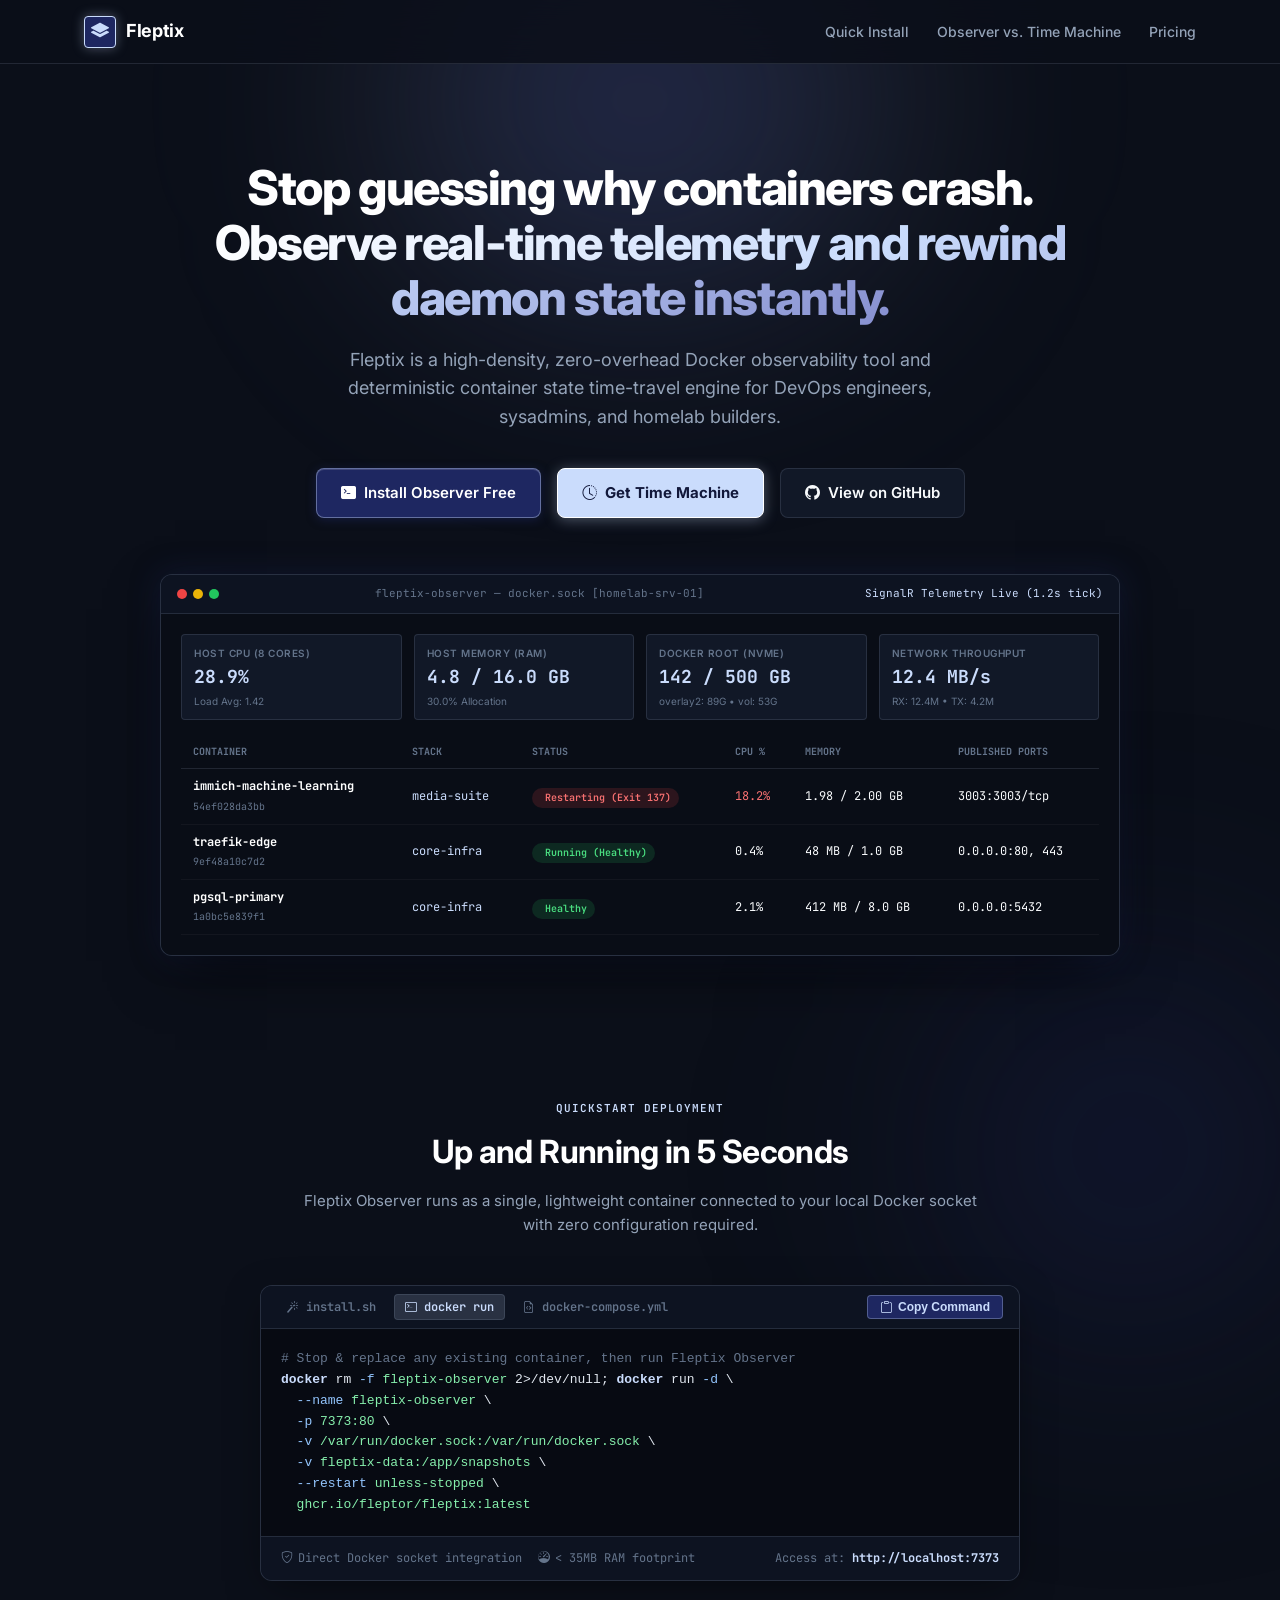
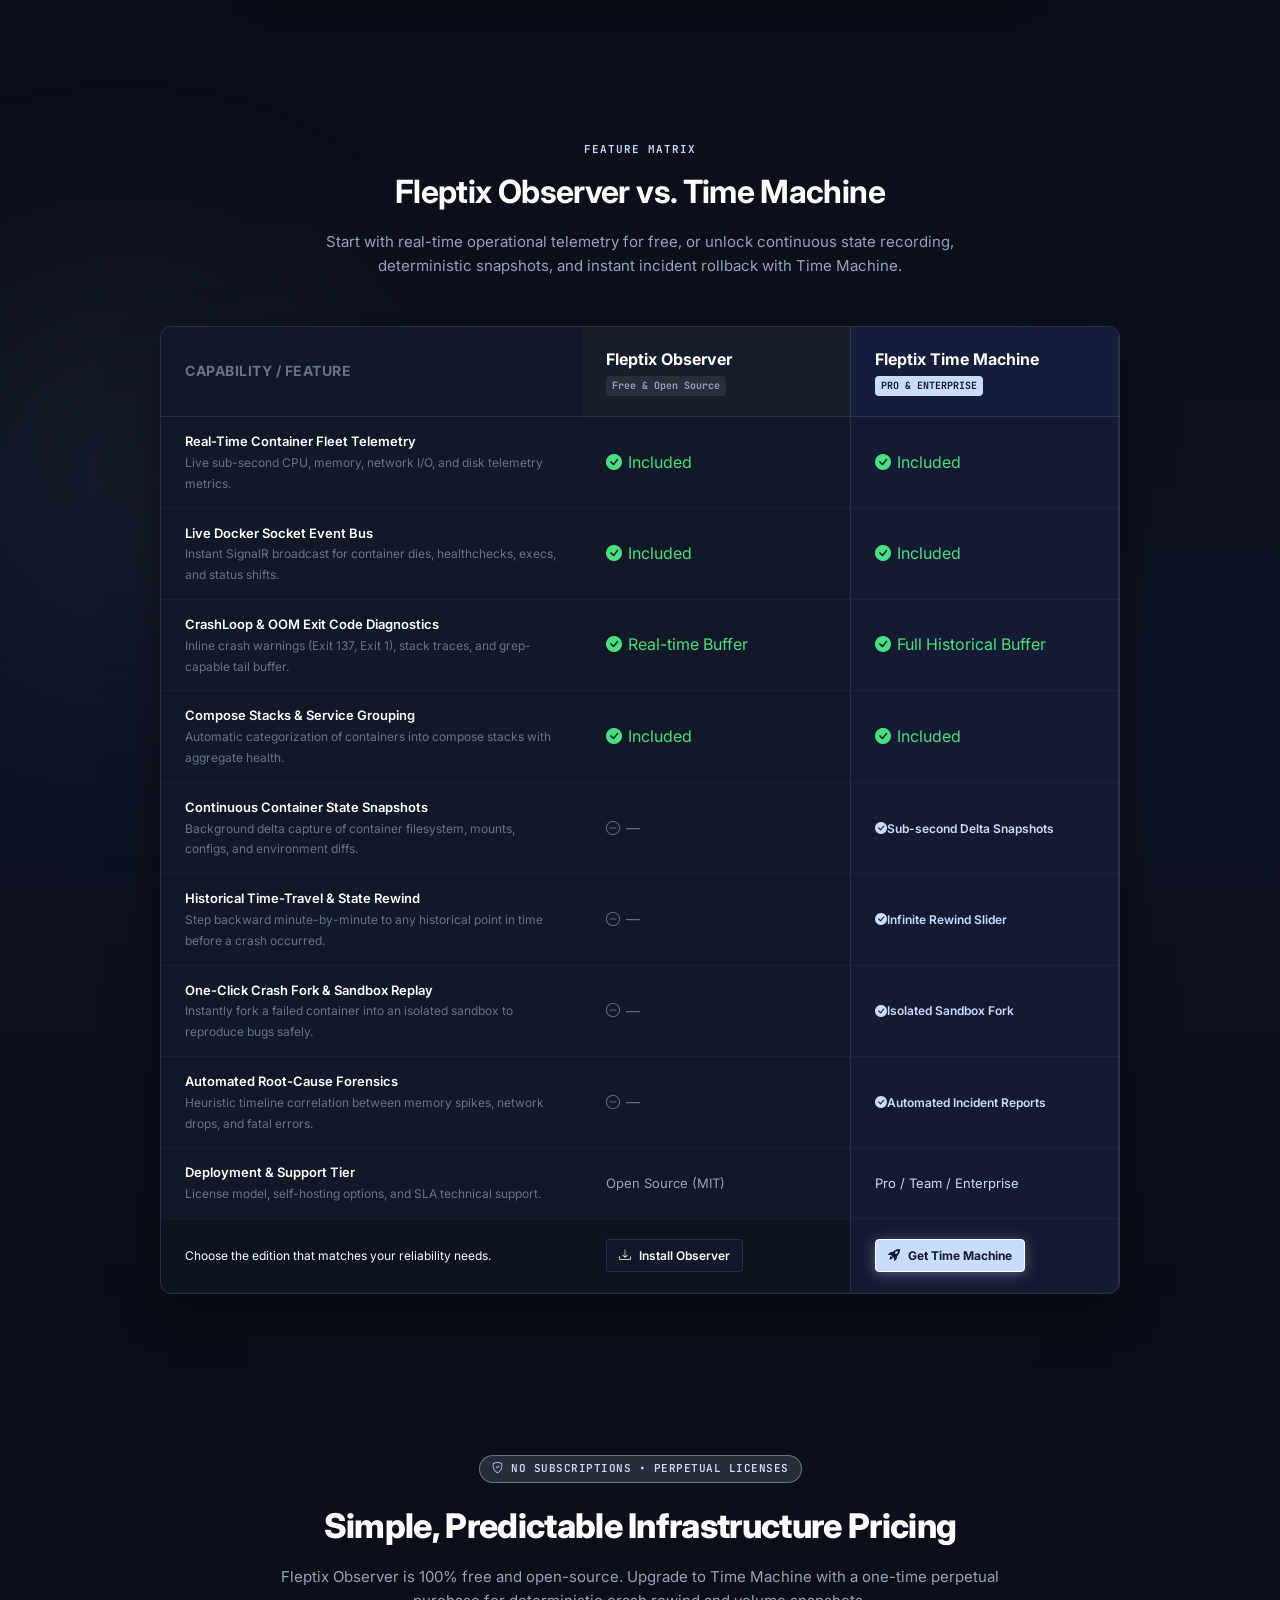
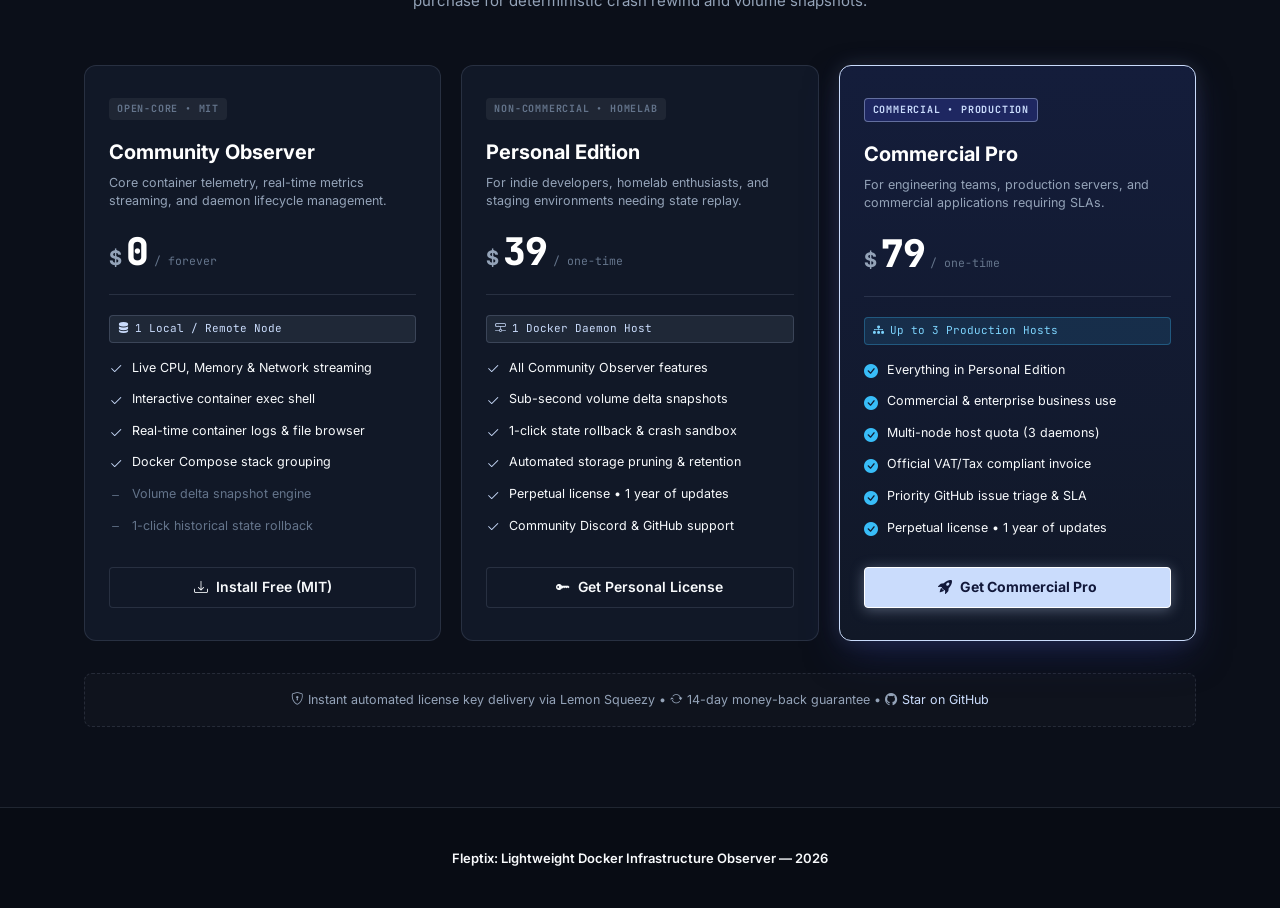
==== commit 4a05b70c: "edit(docs): Updated order of install options tabs in index.html" ====
--- a/docs/index.html
+++ b/docs/index.html
@@ -9,6 +9,9 @@
     content="Fleptix provides real-time container telemetry and deterministic state rewind for Docker fleets. Stop guessing why containers crash." />
 
   <!-- Favicon & Fonts -->
+  <link rel="icon" type="image/svg+xml" href="favicon.svg" />
+  <link rel="alternate icon" type="image/x-icon" href="favicon.ico" />
+  <link rel="apple-touch-icon" sizes="180x180" href="apple-touch-icon.png" />
   <link rel="preconnect" href="https://fonts.googleapis.com">
   <link rel="preconnect" href="https://fonts.gstatic.com" crossorigin>
   <link
@@ -184,14 +187,14 @@
         <div class="install-card">
           <div class="install-tabs">
             <div class="tab-buttons">
+              <button class="install-tab-btn" data-tab="script" id="tabBtnScript">
+                <i class="bi bi-magic me-1"></i> install.sh
+              </button>
               <button class="install-tab-btn active" data-tab="dockerrun" id="tabBtnDockerRun">
                 <i class="bi bi-terminal me-1"></i> docker run
               </button>
               <button class="install-tab-btn" data-tab="compose" id="tabBtnCompose">
                 <i class="bi bi-file-earmark-code me-1"></i> docker-compose.yml
-              </button>
-              <button class="install-tab-btn" data-tab="script" id="tabBtnScript">
-                <i class="bi bi-magic me-1"></i> install.sh
               </button>
             </div>
 
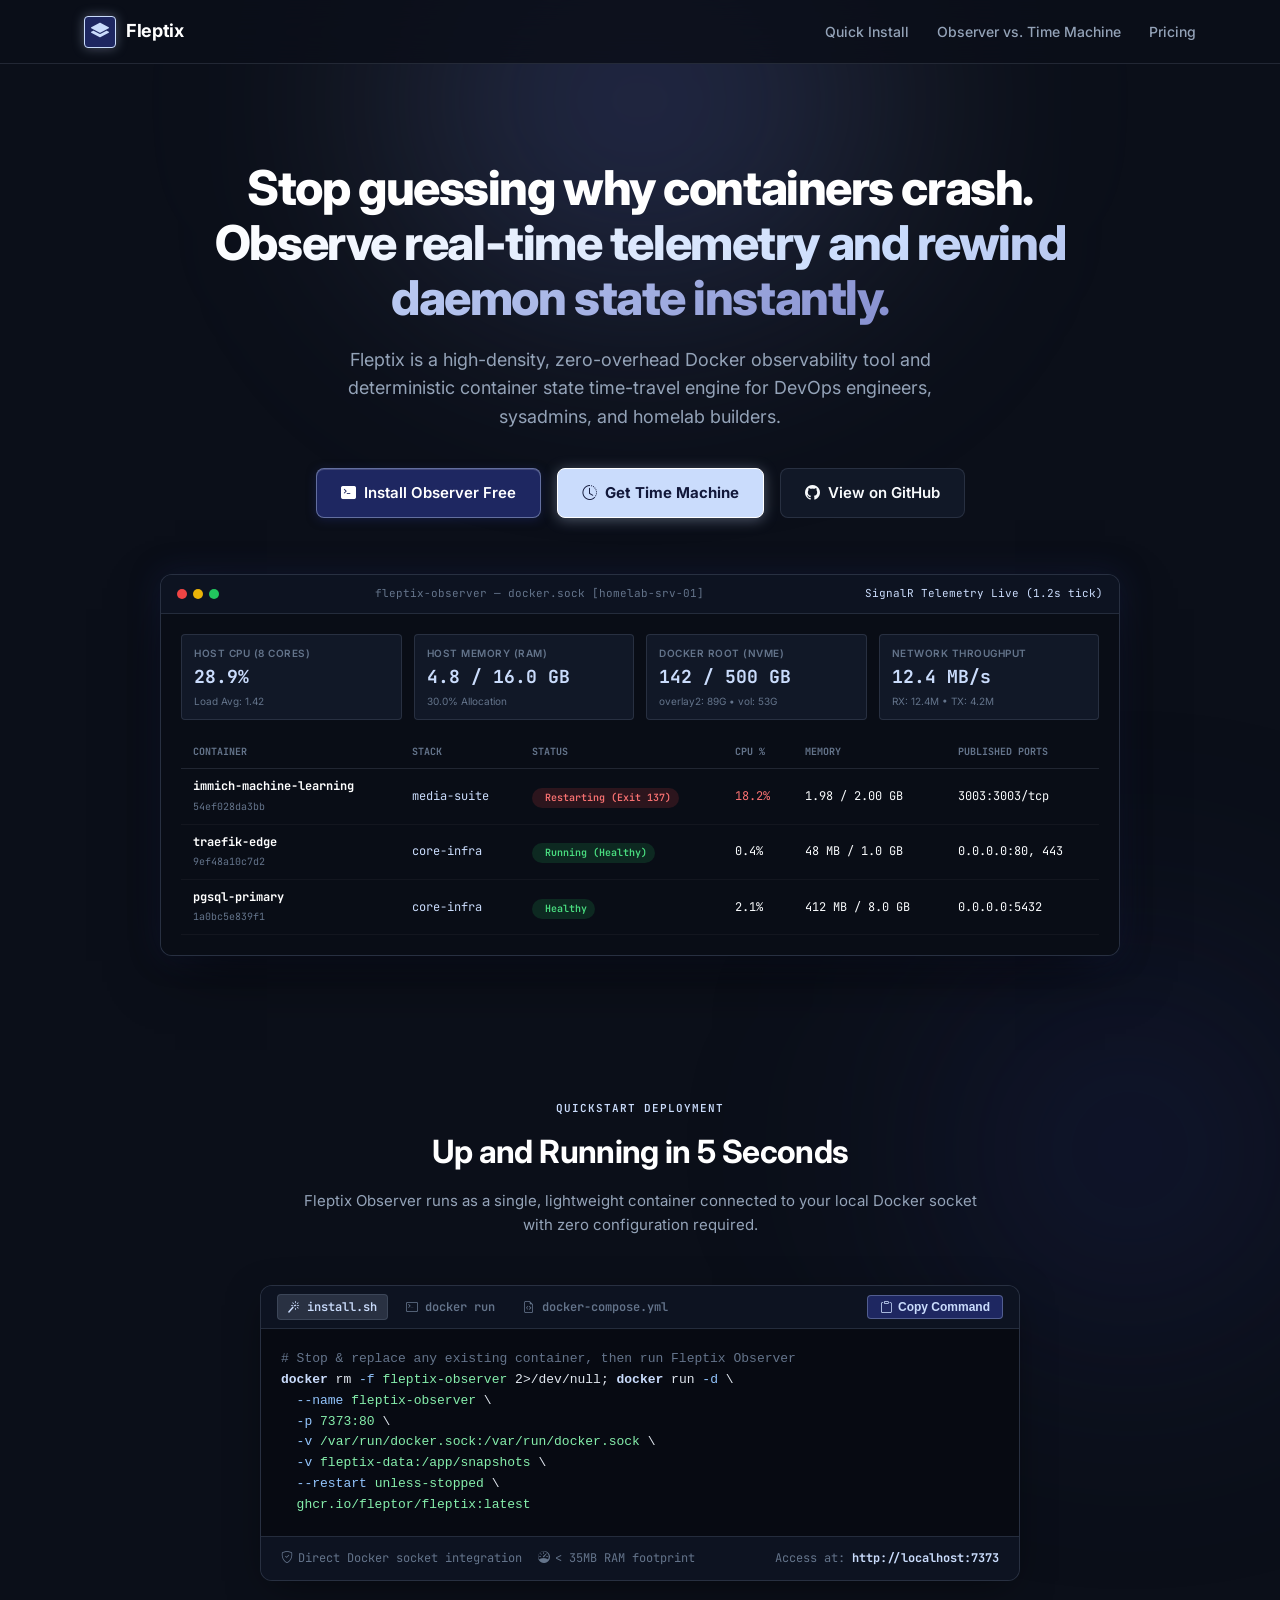
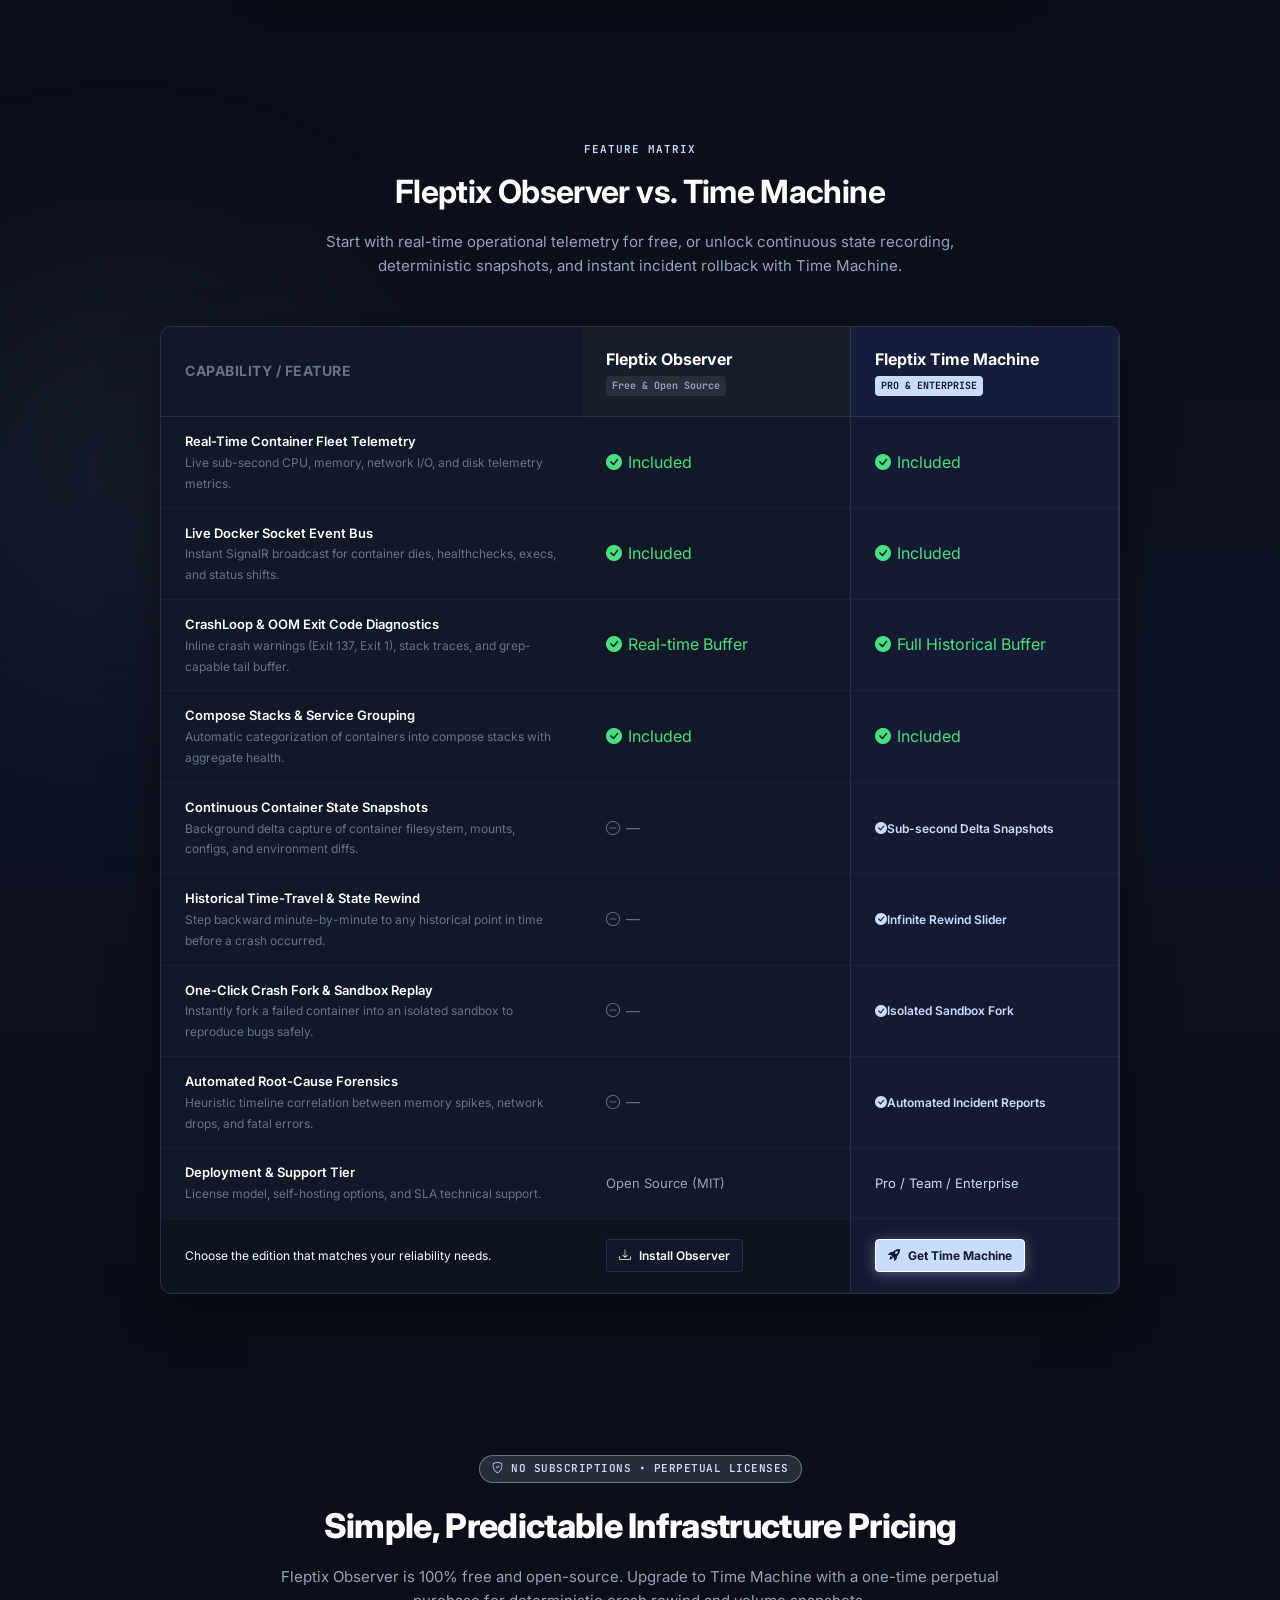
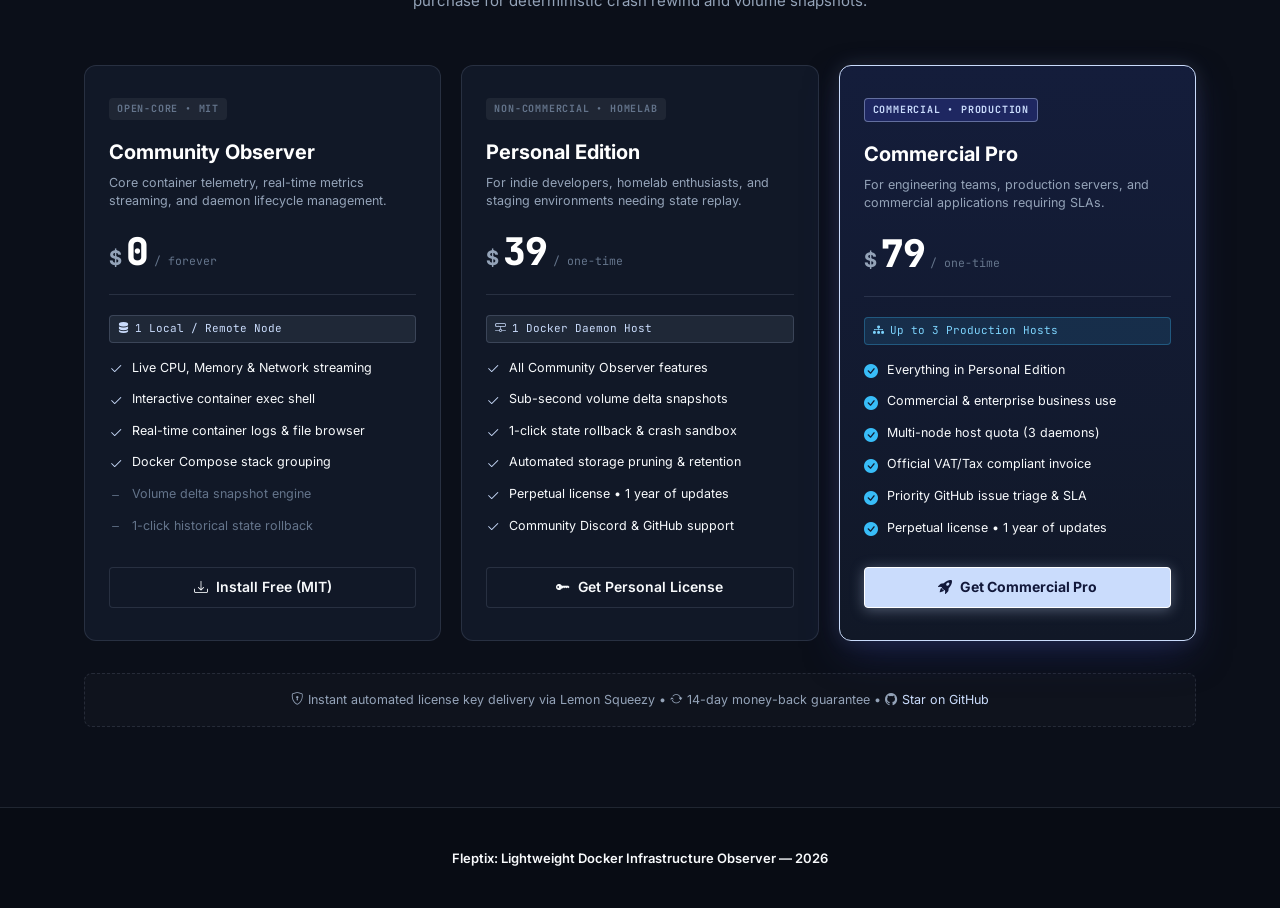
==== commit 54ca14d8: "fix(docs): Added active class to install.sh option" ====
--- a/docs/index.html
+++ b/docs/index.html
@@ -187,10 +187,10 @@
         <div class="install-card">
           <div class="install-tabs">
             <div class="tab-buttons">
-              <button class="install-tab-btn" data-tab="script" id="tabBtnScript">
+              <button class="install-tab-btn active" data-tab="script" id="tabBtnScript">
                 <i class="bi bi-magic me-1"></i> install.sh
               </button>
-              <button class="install-tab-btn active" data-tab="dockerrun" id="tabBtnDockerRun">
+              <button class="install-tab-btn" data-tab="dockerrun" id="tabBtnDockerRun">
                 <i class="bi bi-terminal me-1"></i> docker run
               </button>
               <button class="install-tab-btn" data-tab="compose" id="tabBtnCompose">
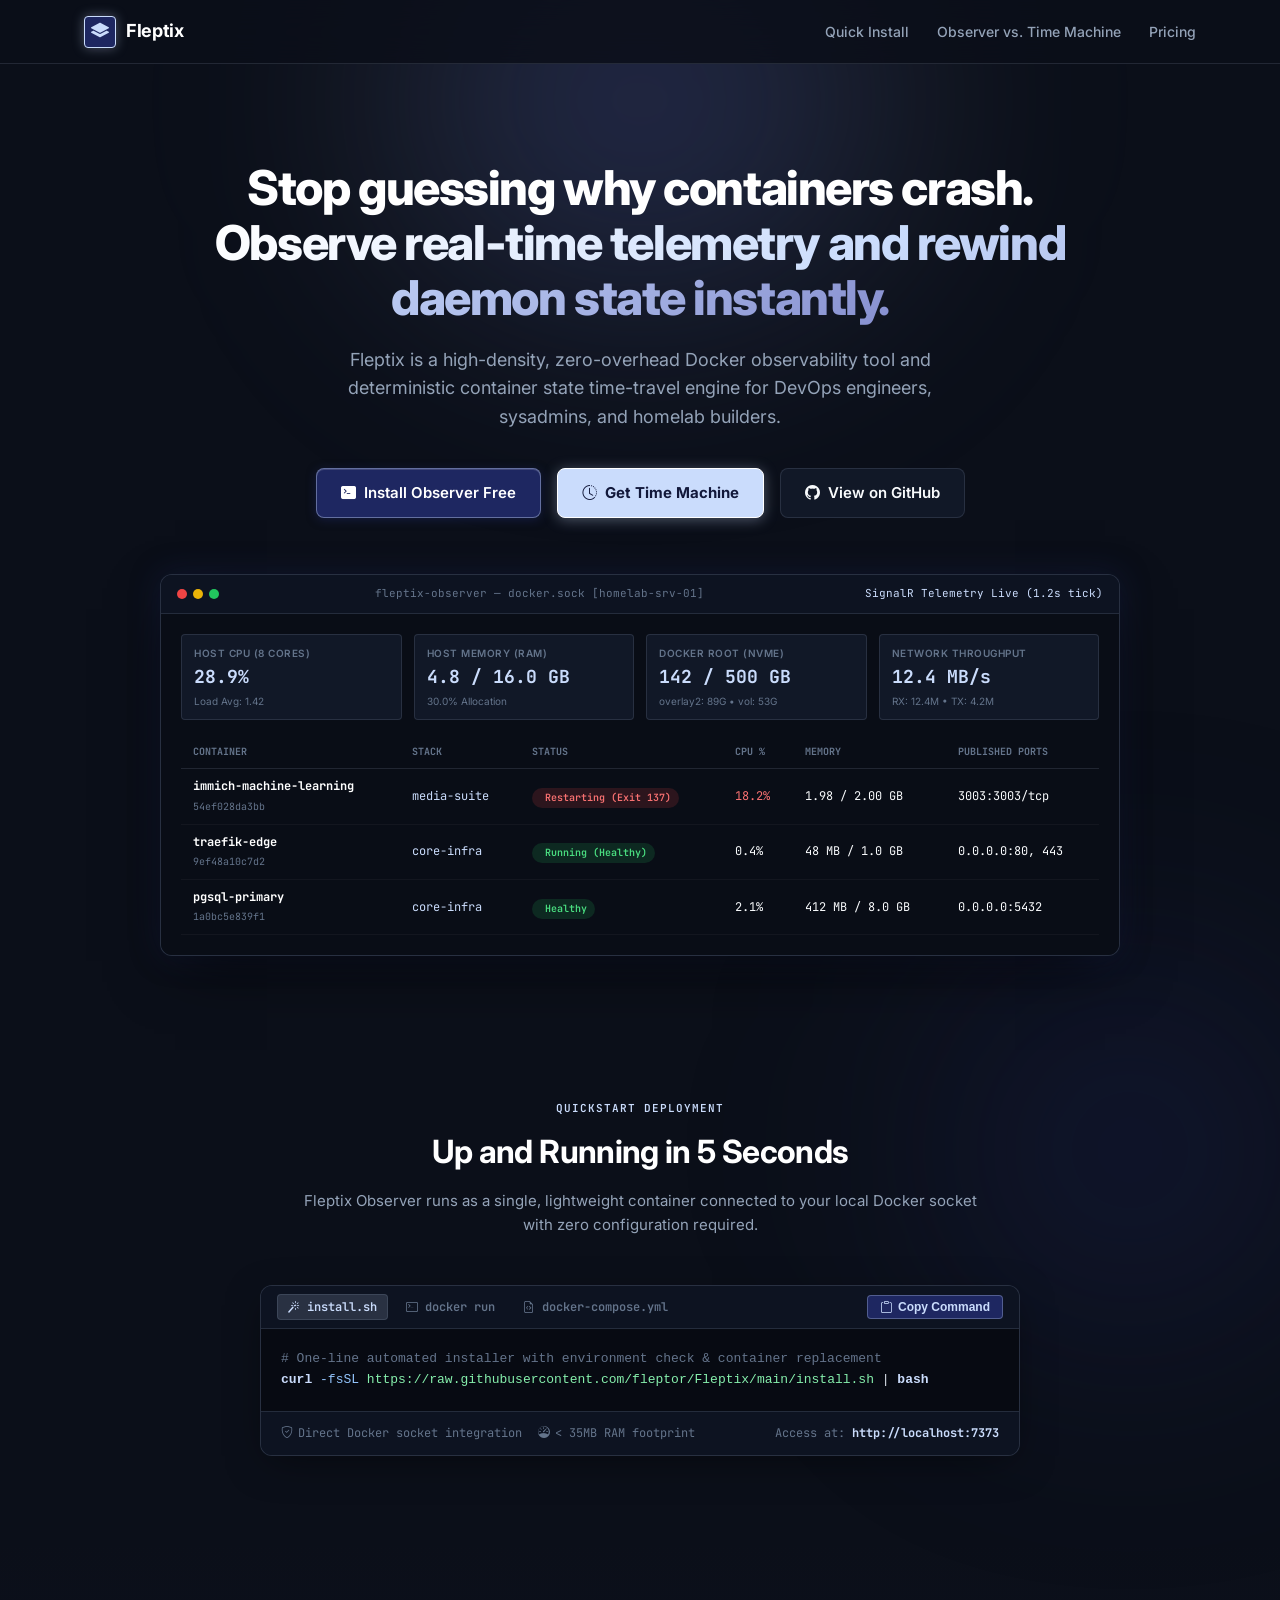
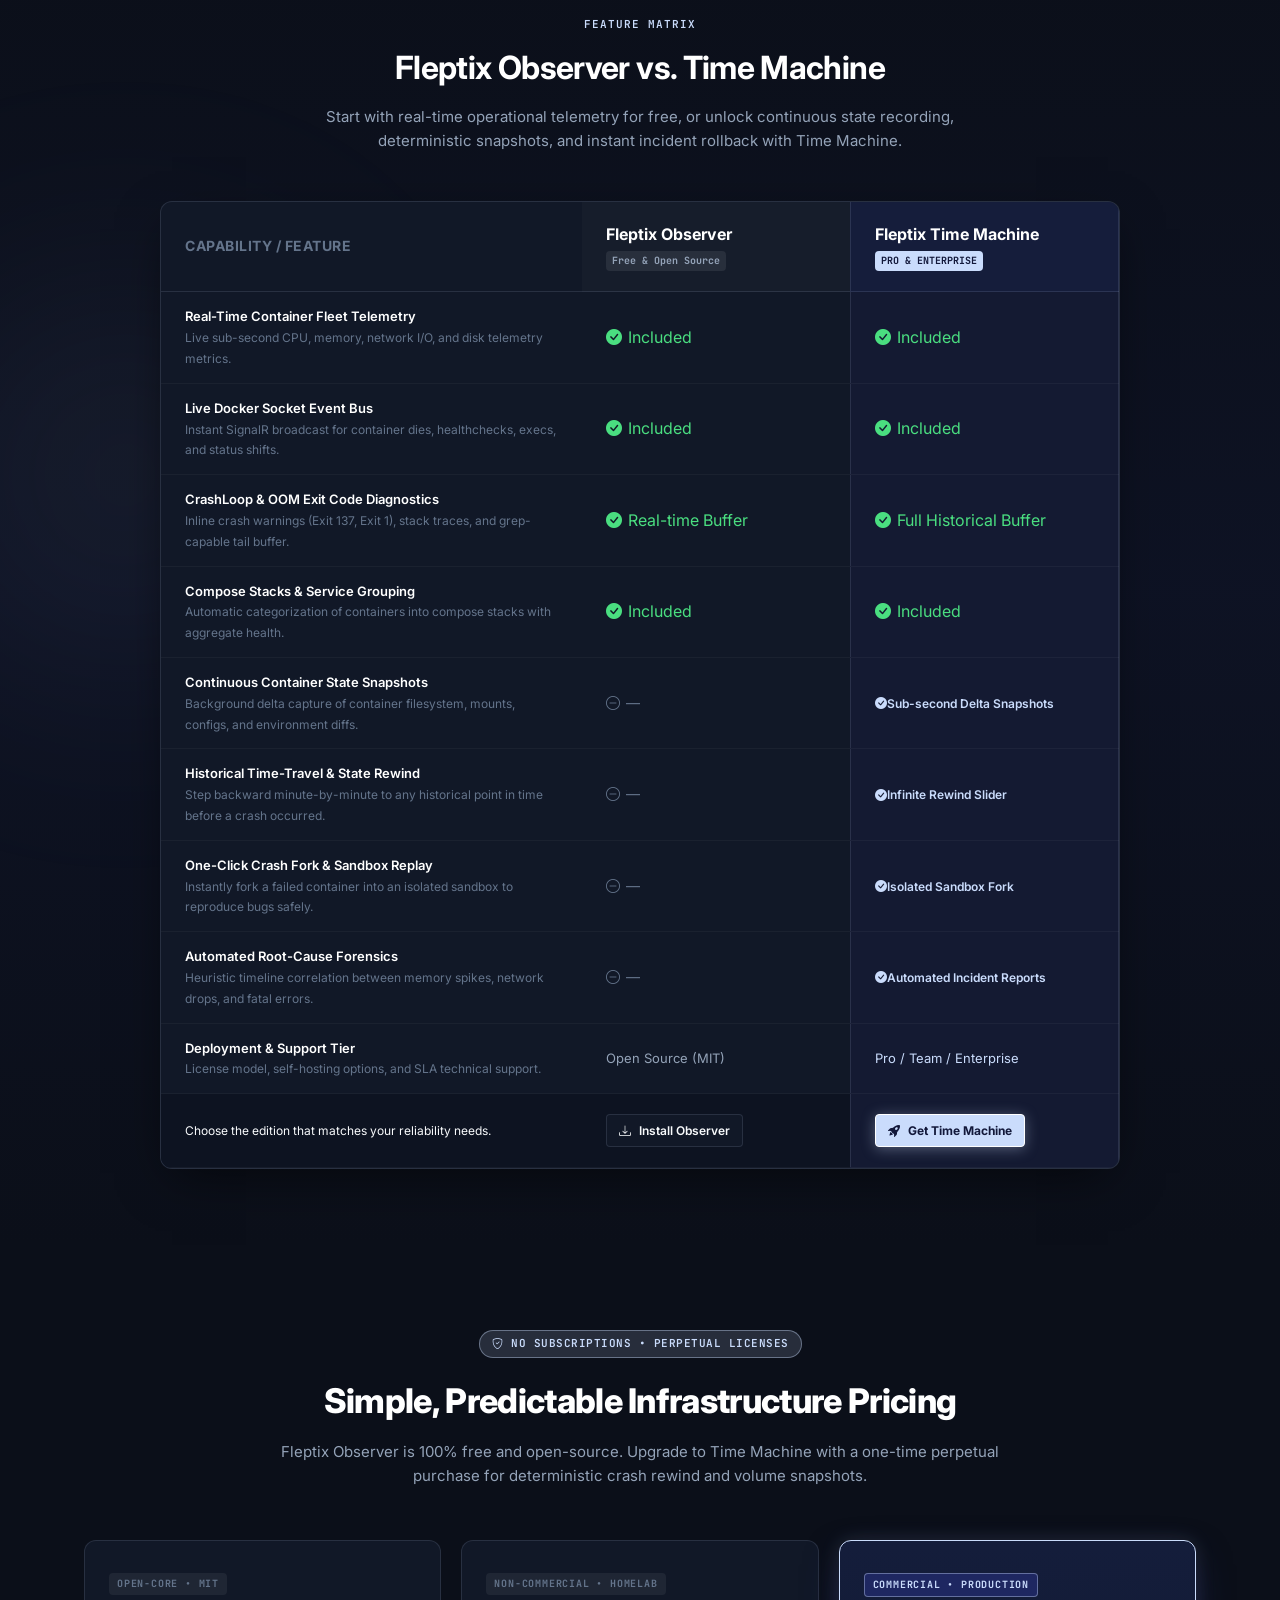
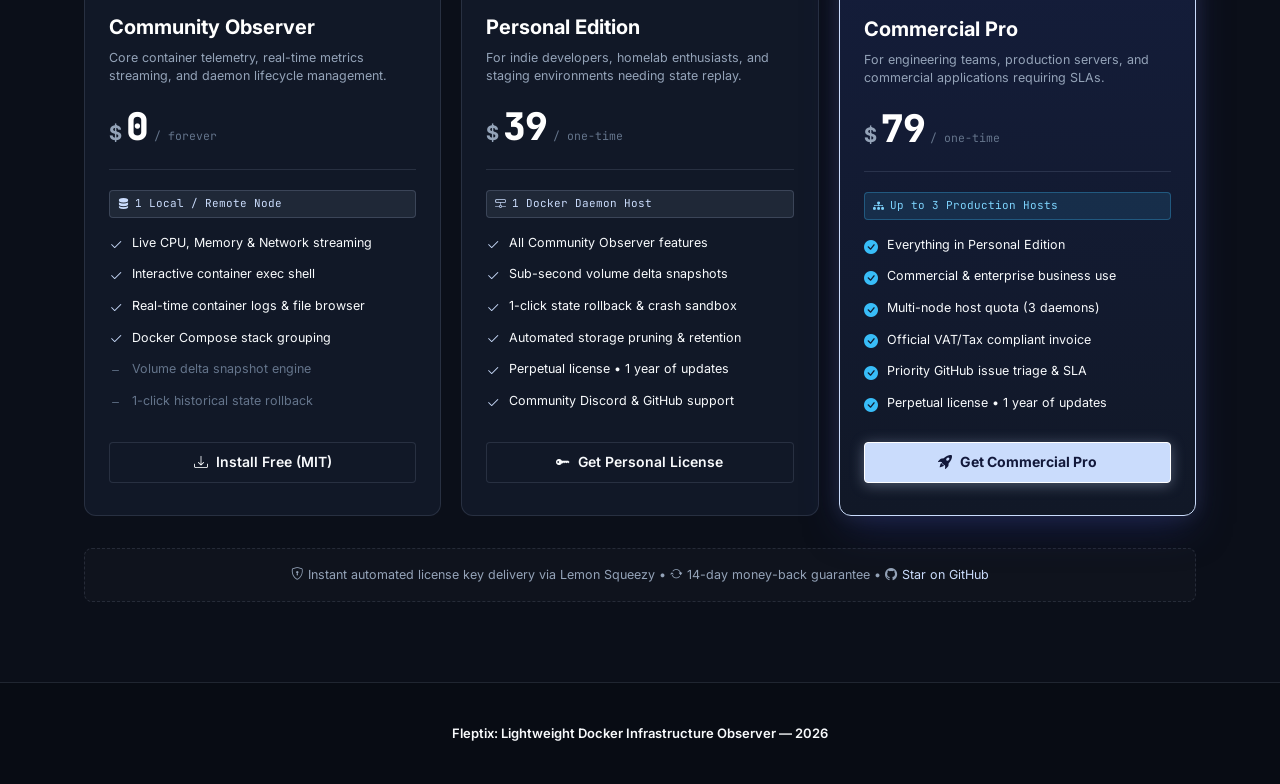
==== commit cfd97737: "fix(docs): default install snippet to install.sh and sync active tab state" ====
--- a/docs/index.html
+++ b/docs/index.html
@@ -205,14 +205,8 @@
           </div>
 
           <div class="code-block">
-            <pre><code id="installCodeBlock"><span class="code-comment"># Stop & replace any existing container, then run Fleptix Observer</span>
-<span class="code-keyword">docker</span> rm <span class="code-arg">-f</span> <span class="code-val">fleptix-observer</span> 2&gt;/dev/null; <span class="code-keyword">docker</span> run <span class="code-arg">-d</span> \
-  <span class="code-arg">--name</span> <span class="code-val">fleptix-observer</span> \
-  <span class="code-arg">-p</span> <span class="code-val">7373:80</span> \
-  <span class="code-arg">-v</span> <span class="code-val">/var/run/docker.sock:/var/run/docker.sock</span> \
-  <span class="code-arg">-v</span> <span class="code-val">fleptix-data:/app/snapshots</span> \
-  <span class="code-arg">--restart</span> <span class="code-val">unless-stopped</span> \
-  <span class="code-val">ghcr.io/fleptor/fleptix:latest</span></code></pre>
+            <pre><code id="installCodeBlock"><span class="code-comment"># One-line automated installer with environment check &amp; container replacement</span>
+<span class="code-keyword">curl</span> <span class="code-arg">-fsSL</span> <span class="code-val">https://raw.githubusercontent.com/fleptor/Fleptix/main/install.sh</span> | <span class="code-keyword">bash</span></code></pre>
           </div>
 
           <div class="install-meta">
@@ -631,7 +625,7 @@
   </div>
 
   <!-- Interactive Script with cache busting -->
-  <script src="script.js?v=2.2"></script>
+  <script src="script.js?v=2.3"></script>
 </body>
 
-</html>+</html>
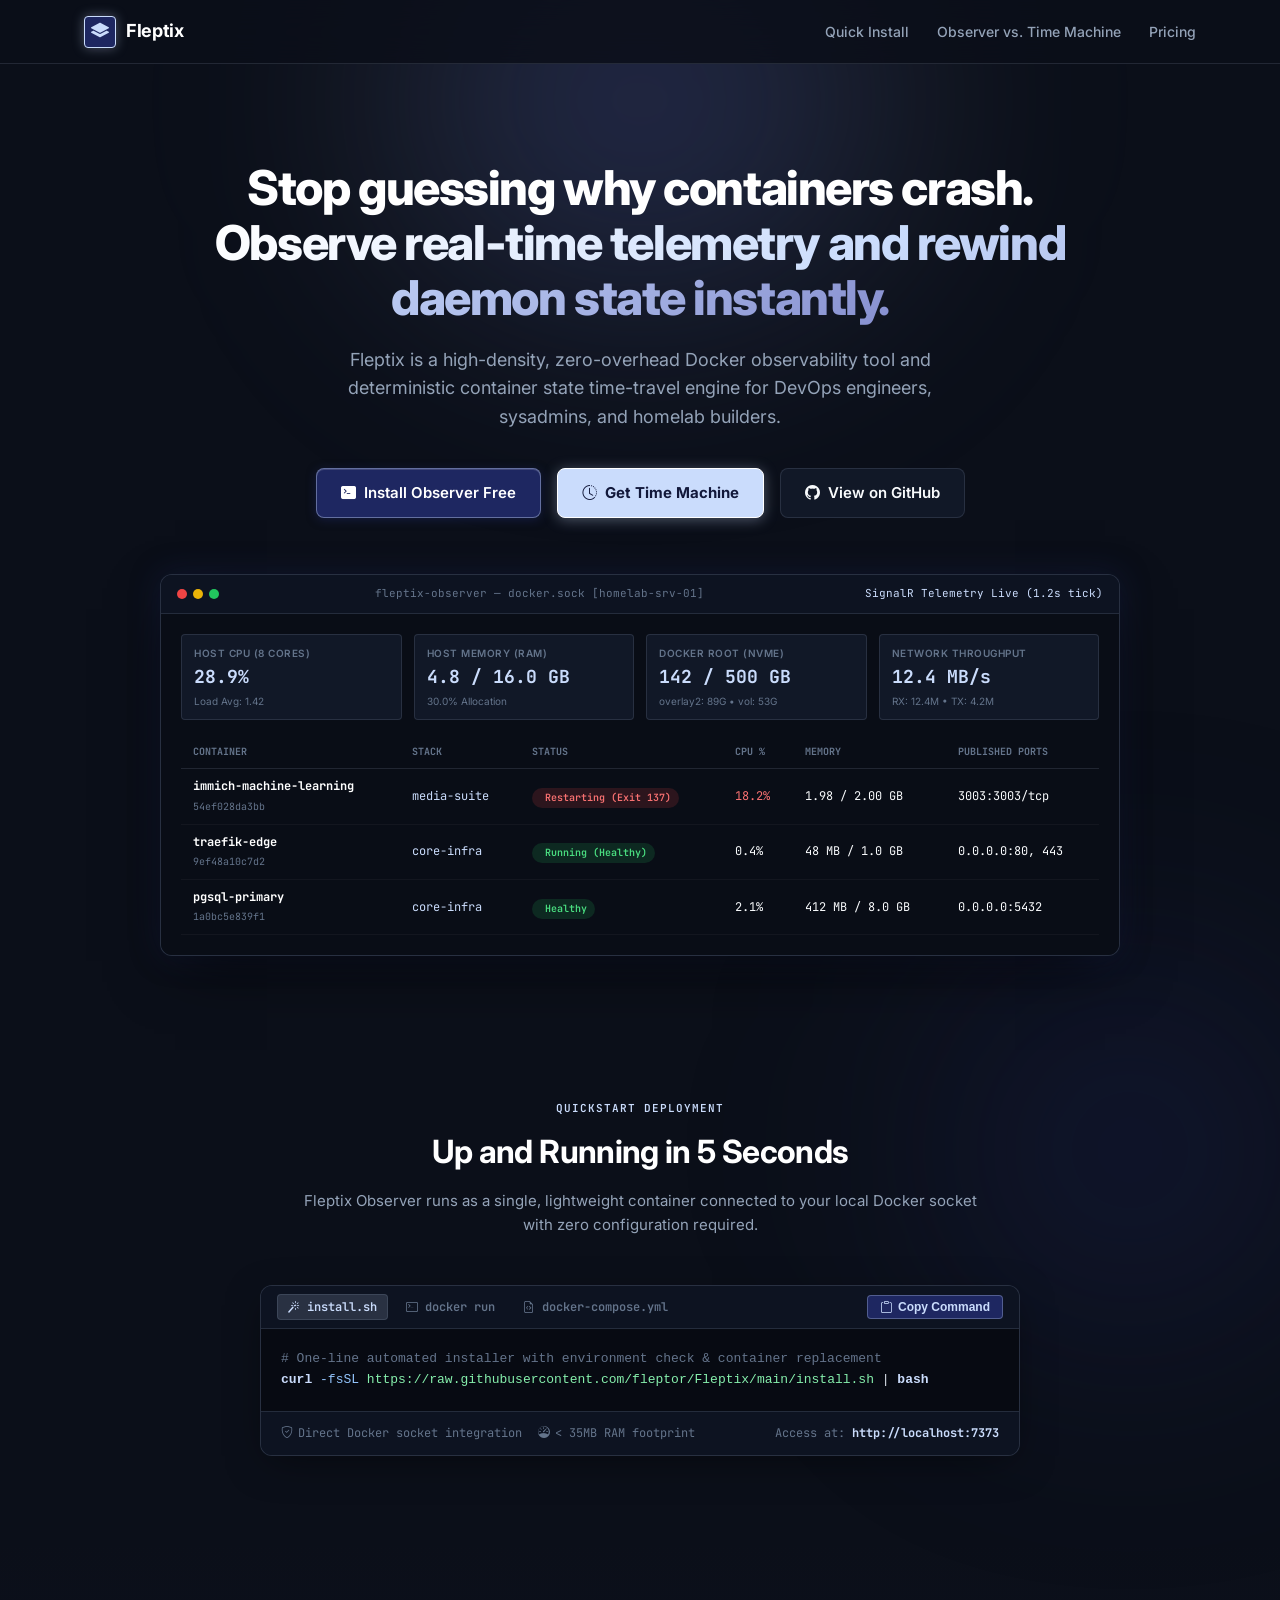
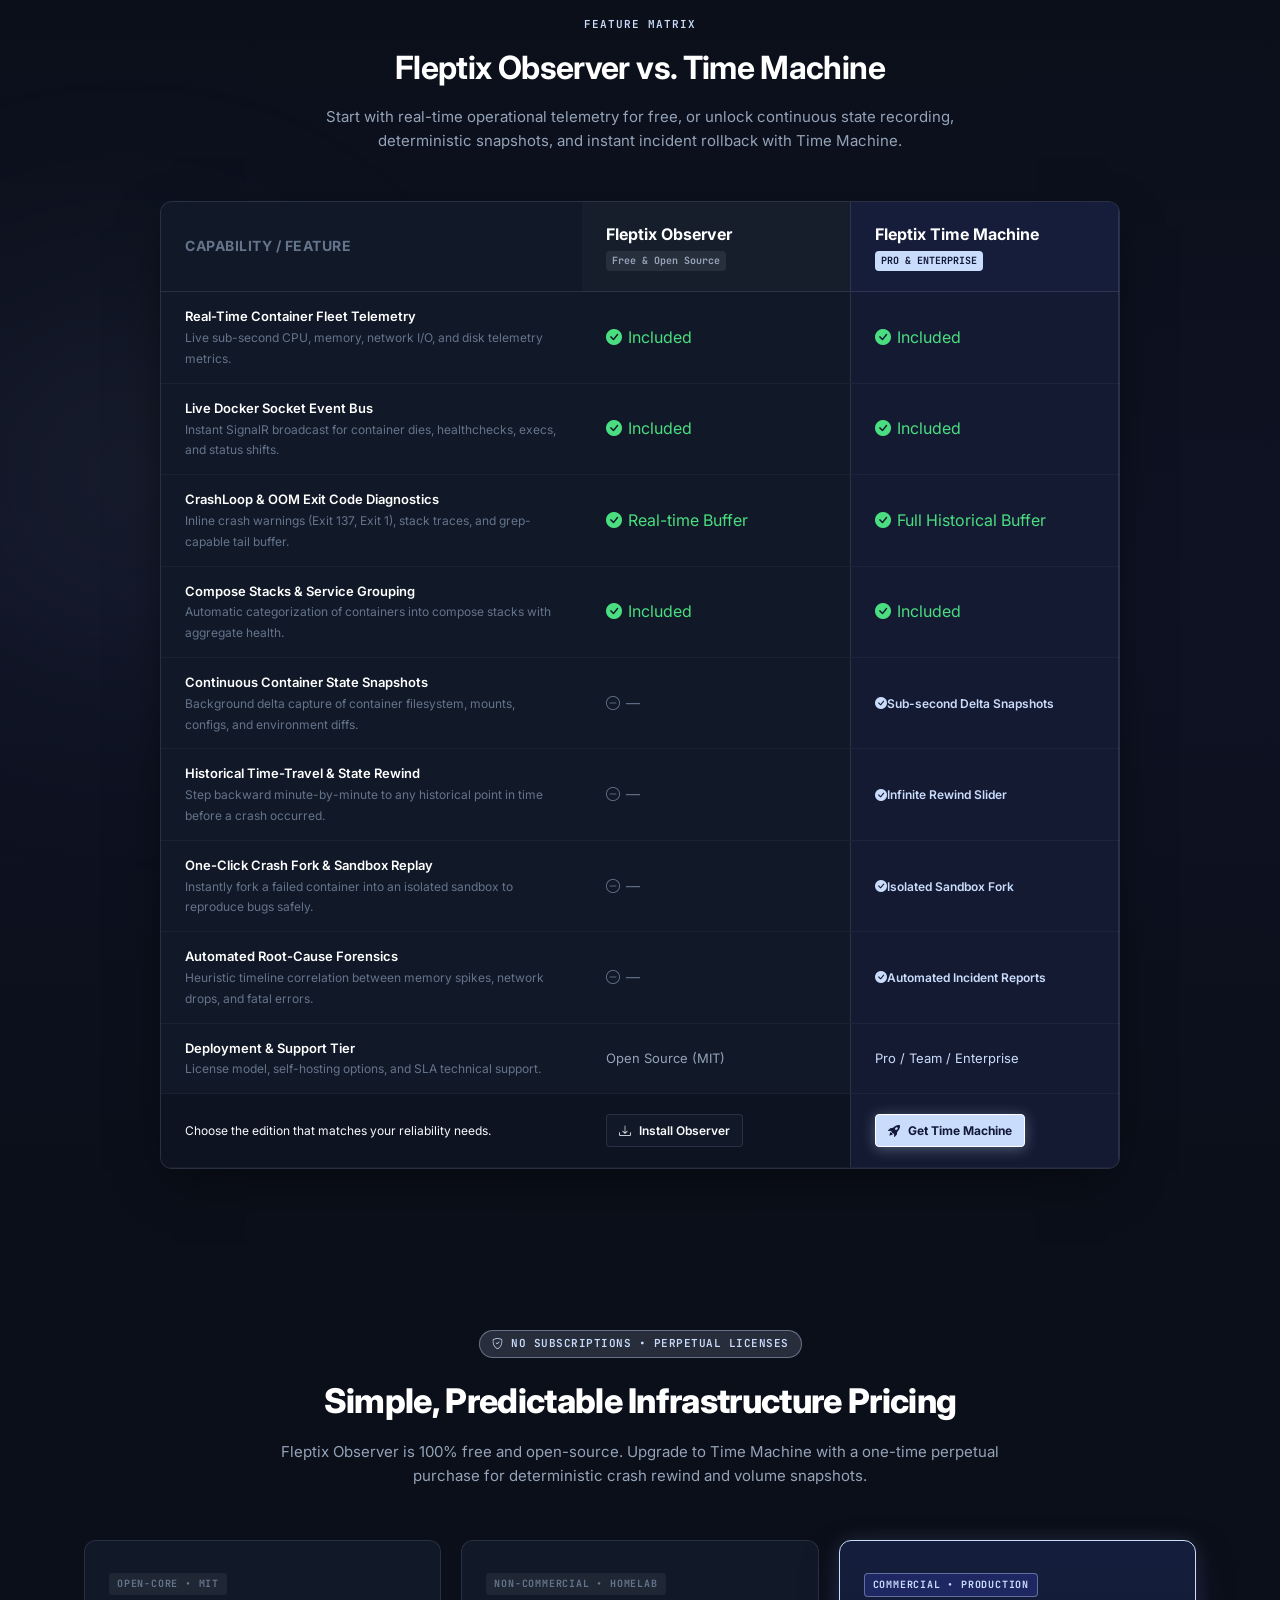
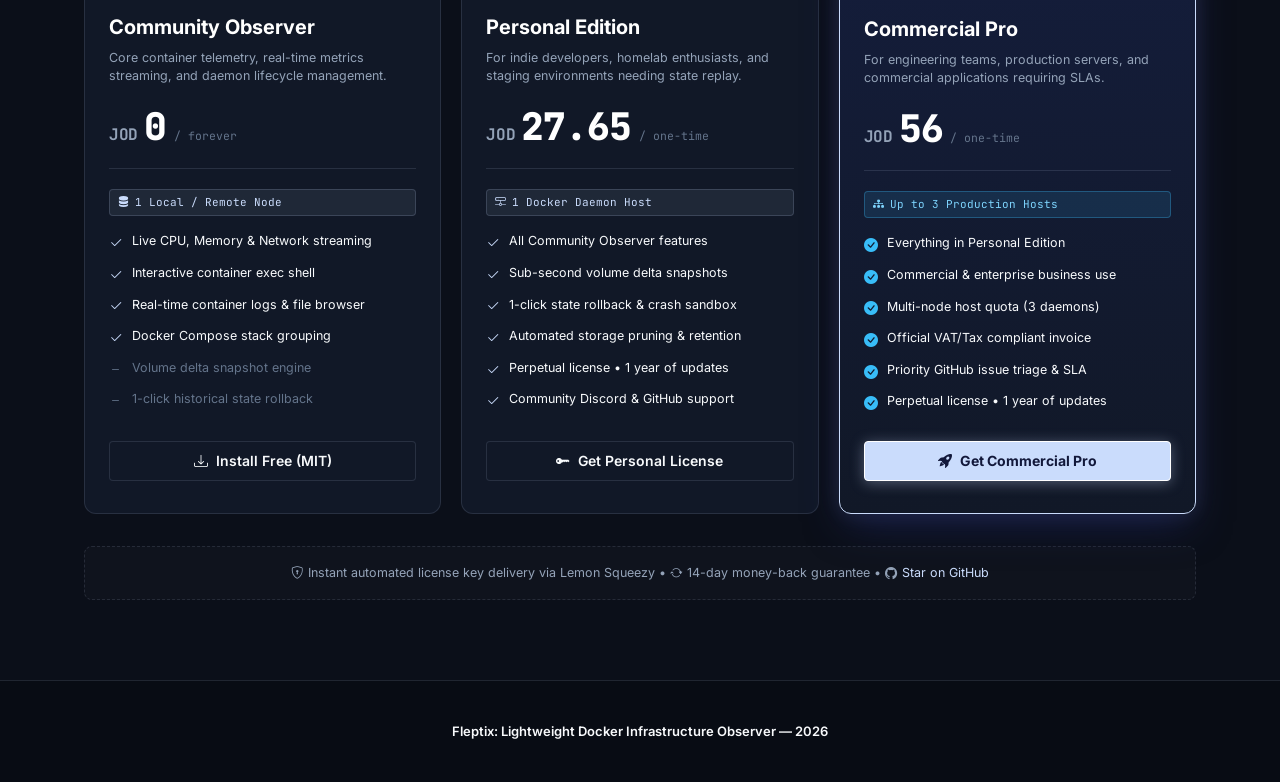
==== commit 0d846e4b: "docs: update pricing to JOD for personal and commercial tiers" ====
--- a/docs/index.html
+++ b/docs/index.html
@@ -449,7 +449,7 @@
             management.</p>
 
           <div class="pricing-price-wrap">
-            <span class="pricing-currency">$</span>
+            <span class="pricing-currency">JOD</span>
             <span class="pricing-amount">0</span>
             <span class="pricing-period">/ forever</span>
           </div>
@@ -500,8 +500,8 @@
             replay.</p>
 
           <div class="pricing-price-wrap">
-            <span class="pricing-currency">$</span>
-            <span class="pricing-amount">39</span>
+            <span class="pricing-currency">JOD</span>
+            <span class="pricing-amount">27.65</span>
             <span class="pricing-period">/ one-time</span>
           </div>
 
@@ -552,8 +552,8 @@
             SLAs.</p>
 
           <div class="pricing-price-wrap">
-            <span class="pricing-currency">$</span>
-            <span class="pricing-amount">79</span>
+            <span class="pricing-currency">JOD</span>
+            <span class="pricing-amount">56</span>
             <span class="pricing-period">/ one-time</span>
           </div>
 
--- a/docs/styles.css
+++ b/docs/styles.css
@@ -876,16 +876,18 @@
 .pricing-price-wrap {
   display: flex;
   align-items: baseline;
-  gap: 4px;
+  gap: 6px;
   margin-bottom: 20px;
   padding-bottom: 20px;
   border-bottom: 1px solid var(--border-subtle);
 }
 
 .pricing-currency {
-  font-size: 20px;
+  font-family: var(--font-mono);
+  font-size: 16px;
   font-weight: 700;
   color: var(--text-muted);
+  letter-spacing: -0.02em;
 }
 
 .pricing-amount {
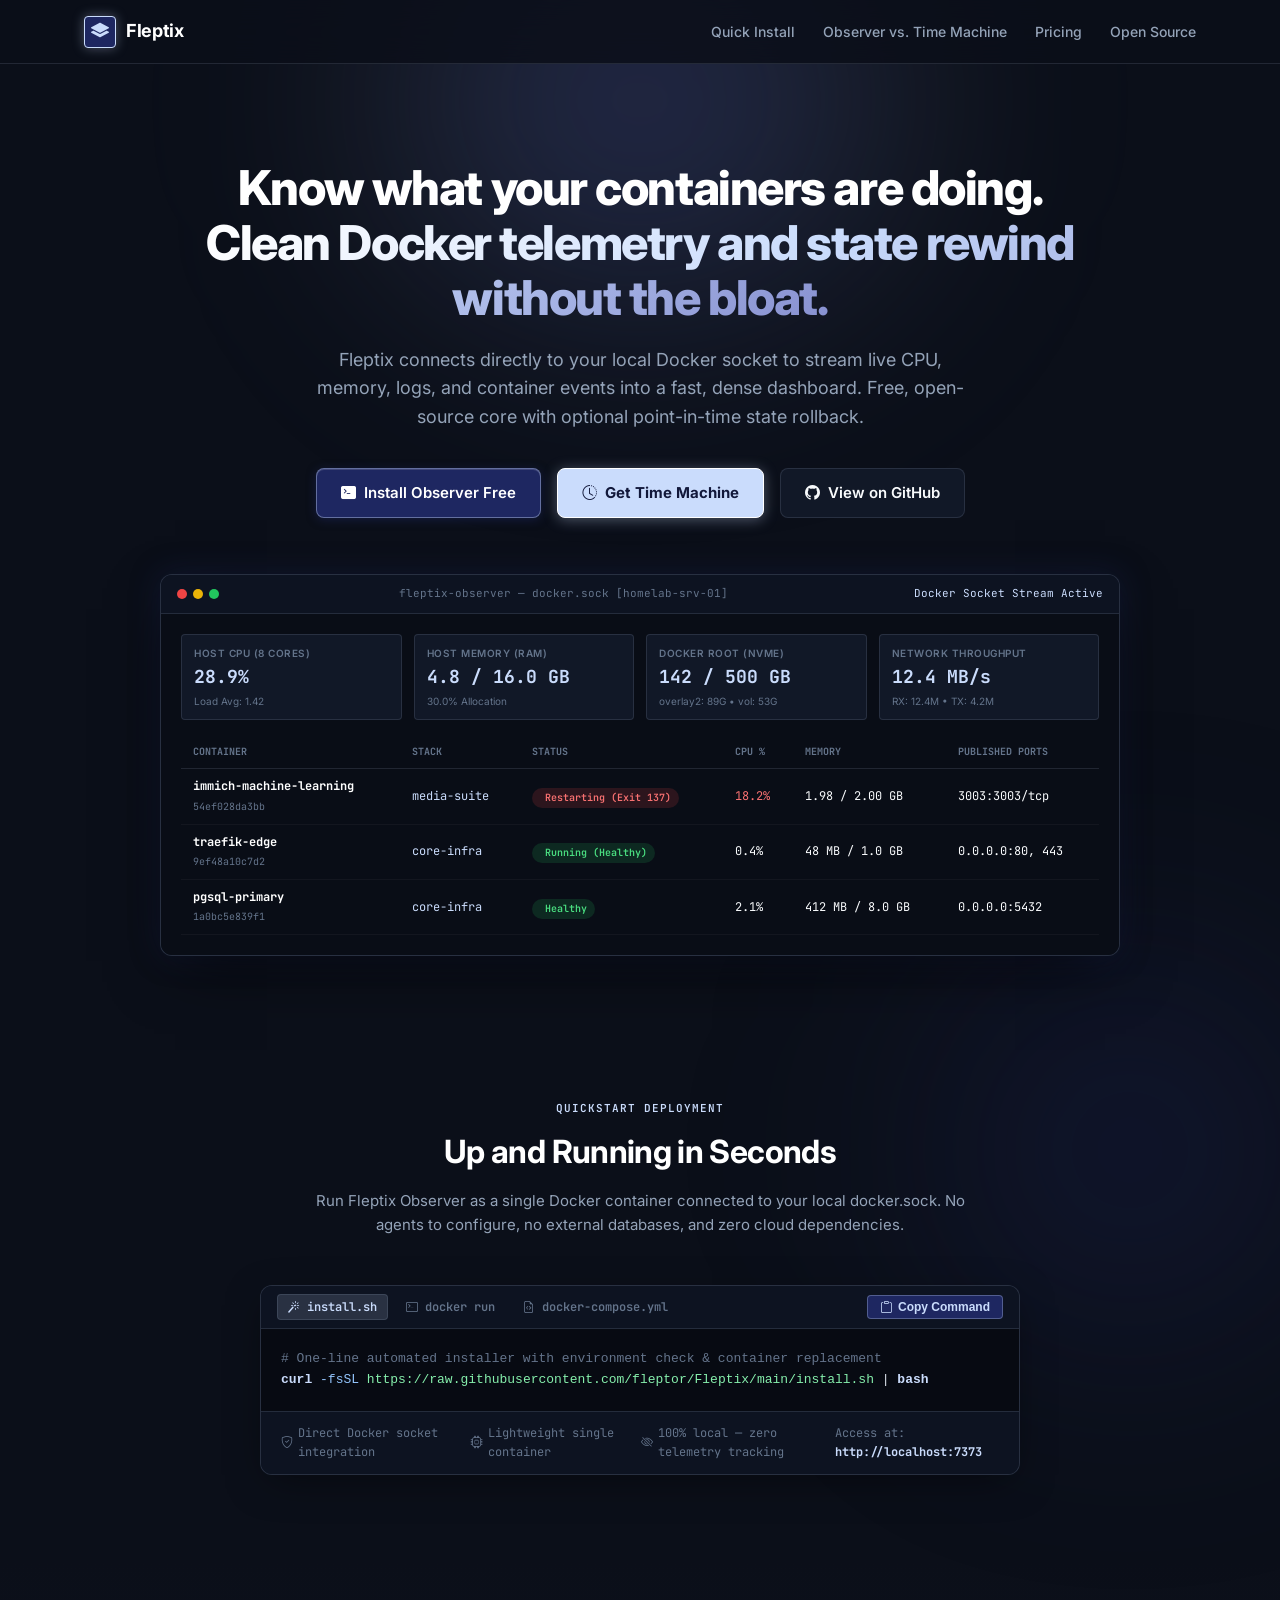
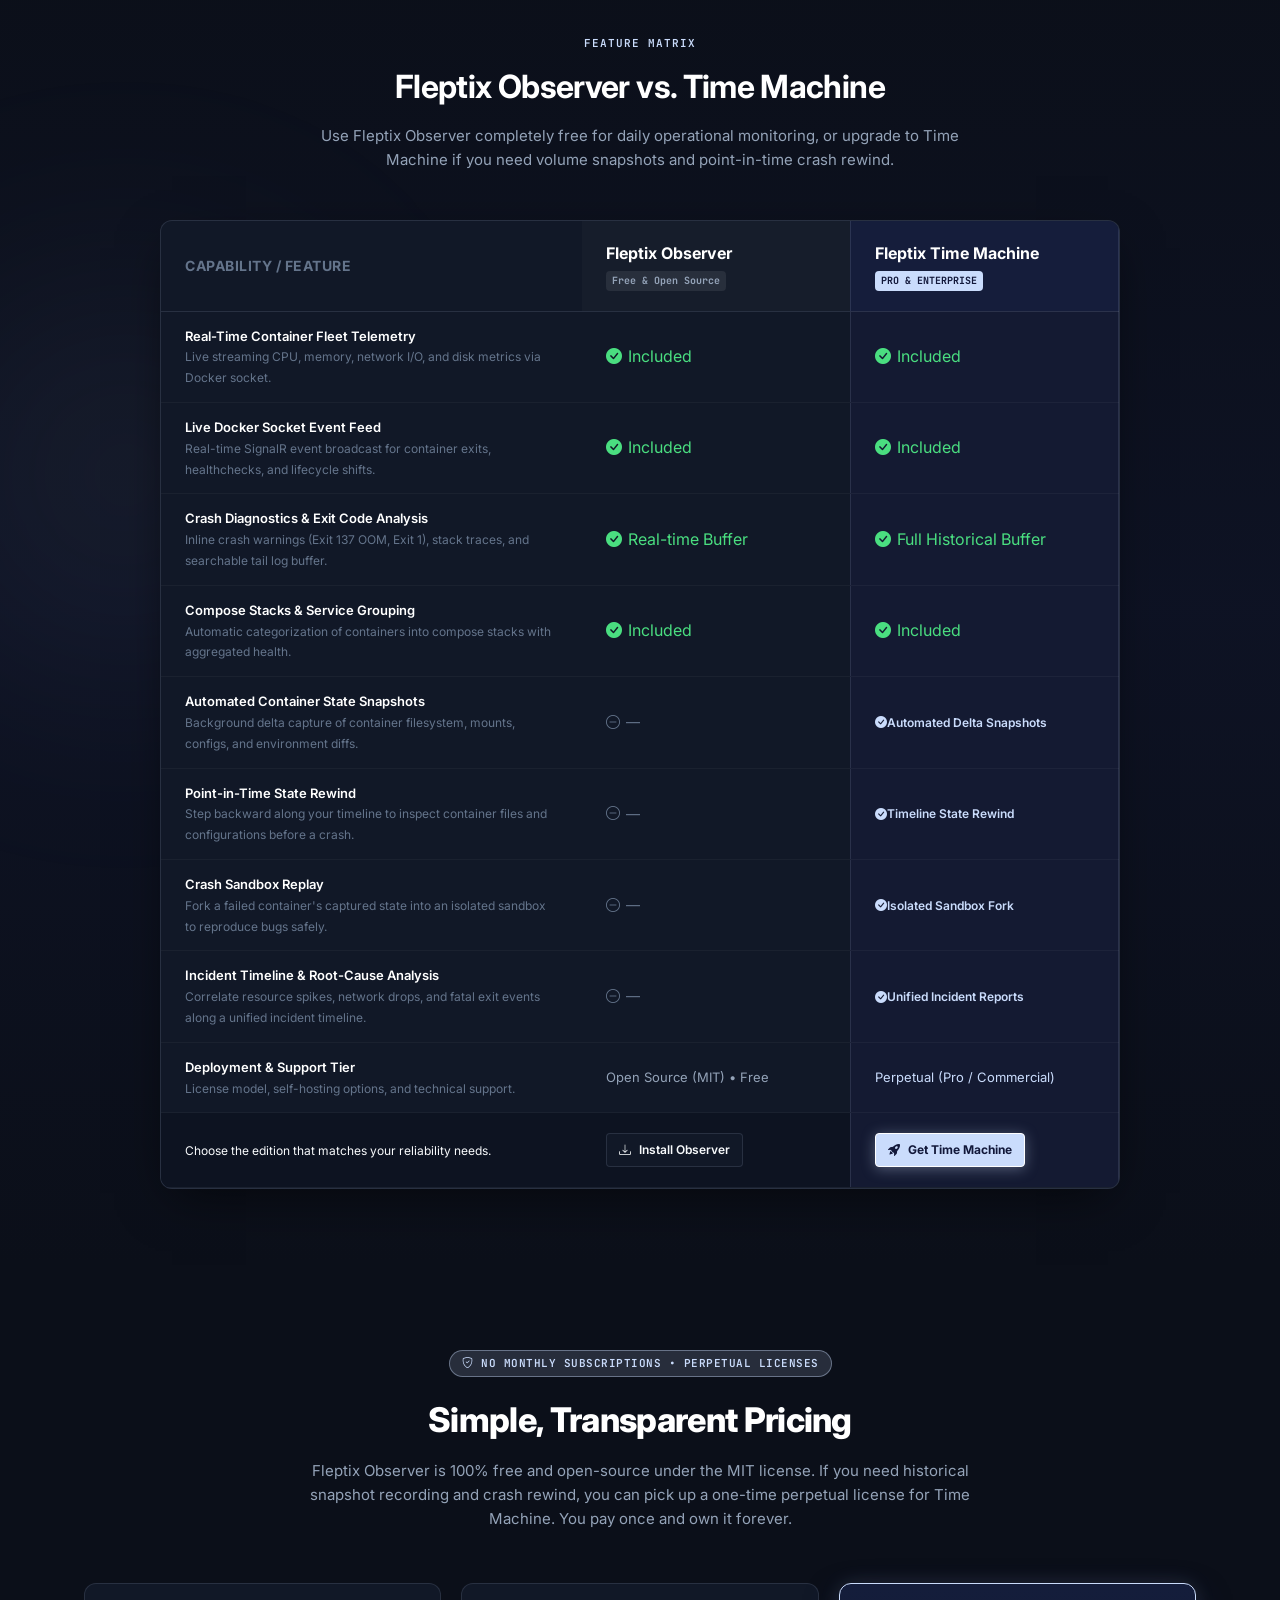
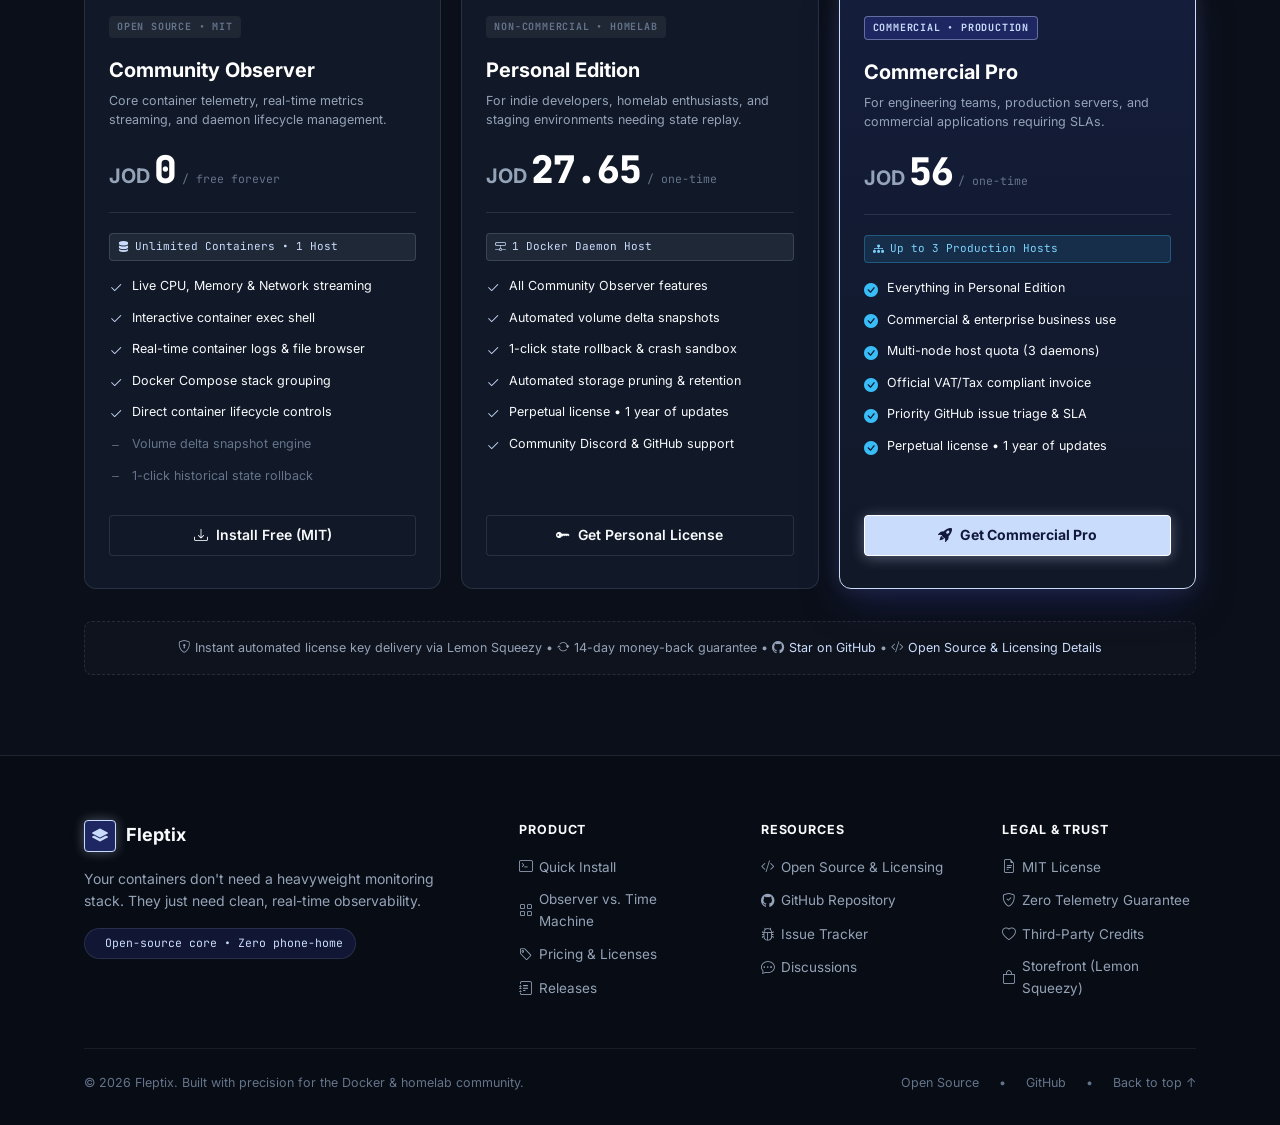
==== commit bb78910d: "feat(ui): redesign exec tab, distinct observer favicon, landing page overhaul & open-source licensin" ====
--- a/docs/index.html
+++ b/docs/index.html
@@ -4,9 +4,9 @@
 <head>
   <meta charset="UTF-8" />
   <meta name="viewport" content="width=device-width, initial-scale=1.0" />
-  <title>Fleptix — Container Telemetry & Time-Travel Debugging</title>
+  <title>Fleptix — Real-Time Container Telemetry &amp; State Rewind</title>
   <meta name="description"
-    content="Fleptix provides real-time container telemetry and deterministic state rewind for Docker fleets. Stop guessing why containers crash." />
+    content="Fleptix is a lightweight Docker observer providing real-time telemetry, logs, container controls, and optional point-in-time state rollback." />
 
   <!-- Favicon & Fonts -->
   <link rel="icon" type="image/svg+xml" href="favicon.svg" />
@@ -46,25 +46,24 @@
           <li><a href="#install" class="nav-link">Quick Install</a></li>
           <li><a href="#comparison" class="nav-link">Observer vs. Time Machine</a></li>
           <li><a href="#pricing" class="nav-link">Pricing</a></li>
+          <li><a href="open-source.html" class="nav-link">Open Source</a></li>
         </ul>
       </nav>
 
     </div>
   </header>
 
-  <!-- Hero Section (One-Line Problem / Solution) -->
+  <!-- Hero Section -->
   <section class="hero" id="overview">
     <div class="container">
 
-      <!-- One-line problem/solution hero -->
       <h1 class="hero-title">
-        Stop guessing why containers crash. <br />
-        <span class="highlight">Observe real-time telemetry and rewind daemon state instantly.</span>
+        Know what your containers are doing. <br />
+        <span class="highlight">Clean Docker telemetry and state rewind without the bloat.</span>
       </h1>
 
       <p class="hero-subtitle">
-        Fleptix is a high-density, zero-overhead Docker observability tool and deterministic container state time-travel
-        engine for DevOps engineers, sysadmins, and homelab builders.
+        Fleptix connects directly to your local Docker socket to stream live CPU, memory, logs, and container events into a fast, dense dashboard. Free, open-source core with optional point-in-time state rollback.
       </p>
 
       <div class="hero-cta-group">
@@ -94,7 +93,7 @@
           <span class="preview-title">fleptix-observer &mdash; docker.sock [homelab-srv-01]</span>
           <div class="preview-status">
             <span class="pulse-dot"></span>
-            <span>SignalR Telemetry Live (1.2s tick)</span>
+            <span>Docker Socket Stream Active</span>
           </div>
         </div>
 
@@ -176,10 +175,10 @@
     <div class="container">
       <div class="section-header">
         <span class="section-tag">Quickstart Deployment</span>
-        <h2 class="section-title">Up and Running in 5 Seconds</h2>
+        <h2 class="section-title">Up and Running in Seconds</h2>
         <p class="section-subtitle">
-          Fleptix Observer runs as a single, lightweight container connected to your local Docker socket with zero
-          configuration required.
+          Run Fleptix Observer as a single Docker container connected to your local docker.sock. No agents to configure,
+          no external databases, and zero cloud dependencies.
         </p>
       </div>
 
@@ -216,8 +215,12 @@
                 <span>Direct Docker socket integration</span>
               </div>
               <div class="meta-item">
-                <i class="bi bi-speedometer text-info"></i>
-                <span>&lt; 35MB RAM footprint</span>
+                <i class="bi bi-cpu text-info"></i>
+                <span>Lightweight single container</span>
+              </div>
+              <div class="meta-item">
+                <i class="bi bi-eye-slash text-warning"></i>
+                <span>100% local &mdash; zero telemetry tracking</span>
               </div>
             </div>
             <span>Access at: <strong style="color: var(--color-ice);">http://localhost:7373</strong></span>
@@ -234,8 +237,8 @@
         <span class="section-tag">Feature Matrix</span>
         <h2 class="section-title">Fleptix Observer vs. Time Machine</h2>
         <p class="section-subtitle">
-          Start with real-time operational telemetry for free, or unlock continuous state recording, deterministic
-          snapshots, and instant incident rollback with Time Machine.
+          Use Fleptix Observer completely free for daily operational monitoring, or upgrade to Time Machine if you need
+          volume snapshots and point-in-time crash rewind.
         </p>
       </div>
 
@@ -264,8 +267,7 @@
               <tr>
                 <td>
                   <span class="feature-title">Real-Time Container Fleet Telemetry</span>
-                  <span class="feature-desc">Live sub-second CPU, memory, network I/O, and disk telemetry
-                    metrics.</span>
+                  <span class="feature-desc">Live streaming CPU, memory, network I/O, and disk metrics via Docker socket.</span>
                 </td>
                 <td class="col-observer">
                   <span class="icon-check"><i class="bi bi-check-circle-fill"></i> Included</span>
@@ -278,9 +280,8 @@
               <!-- Row 2 -->
               <tr>
                 <td>
-                  <span class="feature-title">Live Docker Socket Event Bus</span>
-                  <span class="feature-desc">Instant SignalR broadcast for container dies, healthchecks, execs, and
-                    status shifts.</span>
+                  <span class="feature-title">Live Docker Socket Event Feed</span>
+                  <span class="feature-desc">Real-time SignalR event broadcast for container exits, healthchecks, and lifecycle shifts.</span>
                 </td>
                 <td class="col-observer">
                   <span class="icon-check"><i class="bi bi-check-circle-fill"></i> Included</span>
@@ -293,9 +294,8 @@
               <!-- Row 3 -->
               <tr>
                 <td>
-                  <span class="feature-title">CrashLoop &amp; OOM Exit Code Diagnostics</span>
-                  <span class="feature-desc">Inline crash warnings (Exit 137, Exit 1), stack traces, and grep-capable
-                    tail buffer.</span>
+                  <span class="feature-title">Crash Diagnostics &amp; Exit Code Analysis</span>
+                  <span class="feature-desc">Inline crash warnings (Exit 137 OOM, Exit 1), stack traces, and searchable tail log buffer.</span>
                 </td>
                 <td class="col-observer">
                   <span class="icon-check"><i class="bi bi-check-circle-fill"></i> Real-time Buffer</span>
@@ -309,8 +309,7 @@
               <tr>
                 <td>
                   <span class="feature-title">Compose Stacks &amp; Service Grouping</span>
-                  <span class="feature-desc">Automatic categorization of containers into compose stacks with aggregate
-                    health.</span>
+                  <span class="feature-desc">Automatic categorization of containers into compose stacks with aggregated health.</span>
                 </td>
                 <td class="col-observer">
                   <span class="icon-check"><i class="bi bi-check-circle-fill"></i> Included</span>
@@ -323,64 +322,56 @@
               <!-- Row 5 -->
               <tr>
                 <td>
-                  <span class="feature-title">Continuous Container State Snapshots</span>
-                  <span class="feature-desc">Background delta capture of container filesystem, mounts, configs, and
-                    environment diffs.</span>
+                  <span class="feature-title">Automated Container State Snapshots</span>
+                  <span class="feature-desc">Background delta capture of container filesystem, mounts, configs, and environment diffs.</span>
                 </td>
                 <td class="col-observer">
                   <span class="icon-cross"><i class="bi bi-dash-circle"></i> &mdash;</span>
                 </td>
                 <td class="col-timemachine">
-                  <span class="text-pro"><i class="bi bi-check-circle-fill text-success me-1"></i>Sub-second Delta
-                    Snapshots</span>
+                  <span class="text-pro"><i class="bi bi-check-circle-fill text-success me-1"></i>Automated Delta Snapshots</span>
                 </td>
               </tr>
 
               <!-- Row 6 -->
               <tr>
                 <td>
-                  <span class="feature-title">Historical Time-Travel &amp; State Rewind</span>
-                  <span class="feature-desc">Step backward minute-by-minute to any historical point in time before a
-                    crash occurred.</span>
+                  <span class="feature-title">Point-in-Time State Rewind</span>
+                  <span class="feature-desc">Step backward along your timeline to inspect container files and configurations before a crash.</span>
                 </td>
                 <td class="col-observer">
                   <span class="icon-cross"><i class="bi bi-dash-circle"></i> &mdash;</span>
                 </td>
                 <td class="col-timemachine">
-                  <span class="text-pro"><i class="bi bi-check-circle-fill text-success me-1"></i>Infinite Rewind
-                    Slider</span>
+                  <span class="text-pro"><i class="bi bi-check-circle-fill text-success me-1"></i>Timeline State Rewind</span>
                 </td>
               </tr>
 
               <!-- Row 7 -->
               <tr>
                 <td>
-                  <span class="feature-title">One-Click Crash Fork &amp; Sandbox Replay</span>
-                  <span class="feature-desc">Instantly fork a failed container into an isolated sandbox to reproduce
-                    bugs safely.</span>
+                  <span class="feature-title">Crash Sandbox Replay</span>
+                  <span class="feature-desc">Fork a failed container's captured state into an isolated sandbox to reproduce bugs safely.</span>
                 </td>
                 <td class="col-observer">
                   <span class="icon-cross"><i class="bi bi-dash-circle"></i> &mdash;</span>
                 </td>
                 <td class="col-timemachine">
-                  <span class="text-pro"><i class="bi bi-check-circle-fill text-success me-1"></i>Isolated Sandbox
-                    Fork</span>
+                  <span class="text-pro"><i class="bi bi-check-circle-fill text-success me-1"></i>Isolated Sandbox Fork</span>
                 </td>
               </tr>
 
               <!-- Row 8 -->
               <tr>
                 <td>
-                  <span class="feature-title">Automated Root-Cause Forensics</span>
-                  <span class="feature-desc">Heuristic timeline correlation between memory spikes, network drops, and
-                    fatal errors.</span>
+                  <span class="feature-title">Incident Timeline &amp; Root-Cause Analysis</span>
+                  <span class="feature-desc">Correlate resource spikes, network drops, and fatal exit events along a unified incident timeline.</span>
                 </td>
                 <td class="col-observer">
                   <span class="icon-cross"><i class="bi bi-dash-circle"></i> &mdash;</span>
                 </td>
                 <td class="col-timemachine">
-                  <span class="text-pro"><i class="bi bi-check-circle-fill text-success me-1"></i>Automated Incident
-                    Reports</span>
+                  <span class="text-pro"><i class="bi bi-check-circle-fill text-success me-1"></i>Unified Incident Reports</span>
                 </td>
               </tr>
 
@@ -388,13 +379,13 @@
               <tr>
                 <td>
                   <span class="feature-title">Deployment &amp; Support Tier</span>
-                  <span class="feature-desc">License model, self-hosting options, and SLA technical support.</span>
-                </td>
-                <td class="col-observer">
-                  <span class="font-mono" style="color: var(--text-muted);">Open Source (MIT)</span>
-                </td>
-                <td class="col-timemachine">
-                  <span class="font-mono fw-bold" style="color: var(--color-ice);">Pro / Team / Enterprise</span>
+                  <span class="feature-desc">License model, self-hosting options, and technical support.</span>
+                </td>
+                <td class="col-observer">
+                  <span class="font-mono" style="color: var(--text-muted);">Open Source (MIT) &bull; Free</span>
+                </td>
+                <td class="col-timemachine">
+                  <span class="font-mono fw-bold" style="color: var(--color-ice);">Perpetual (Pro / Commercial)</span>
                 </td>
               </tr>
 
@@ -431,19 +422,19 @@
       <div class="pricing-header">
         <div class="pricing-pill">
           <i class="bi bi-shield-check"></i>
-          <span>NO SUBSCRIPTIONS &bull; PERPETUAL LICENSES</span>
-        </div>
-        <h2 class="pricing-title">Simple, Predictable Infrastructure Pricing</h2>
+          <span>NO MONTHLY SUBSCRIPTIONS &bull; PERPETUAL LICENSES</span>
+        </div>
+        <h2 class="pricing-title">Simple, Transparent Pricing</h2>
         <p class="pricing-subtitle">
-          Fleptix Observer is 100% free and open-source. Upgrade to Time Machine with a one-time perpetual purchase for
-          deterministic crash rewind and volume snapshots.
+          Fleptix Observer is 100% free and open-source under the MIT license. If you need historical snapshot recording
+          and crash rewind, you can pick up a one-time perpetual license for Time Machine. You pay once and own it forever.
         </p>
       </div>
 
       <div class="pricing-grid">
         <!-- Tier 1: Community Edition -->
         <div class="pricing-card">
-          <div class="pricing-tier-tag">OPEN-CORE &bull; MIT</div>
+          <div class="pricing-tier-tag">OPEN SOURCE &bull; MIT</div>
           <h3 class="pricing-tier-name">Community Observer</h3>
           <p class="pricing-tier-desc">Core container telemetry, real-time metrics streaming, and daemon lifecycle
             management.</p>
@@ -451,12 +442,12 @@
           <div class="pricing-price-wrap">
             <span class="pricing-currency">JOD</span>
             <span class="pricing-amount">0</span>
-            <span class="pricing-period">/ forever</span>
+            <span class="pricing-period">/ free forever</span>
           </div>
 
           <div class="pricing-node-badge">
             <i class="bi bi-server"></i>
-            <span>1 Local / Remote Node</span>
+            <span>Unlimited Containers &bull; 1 Host</span>
           </div>
 
           <ul class="pricing-features">
@@ -475,6 +466,10 @@
             <li class="pricing-feature-item">
               <i class="bi bi-check2"></i>
               <span>Docker Compose stack grouping</span>
+            </li>
+            <li class="pricing-feature-item">
+              <i class="bi bi-check2"></i>
+              <span>Direct container lifecycle controls</span>
             </li>
             <li class="pricing-feature-item muted">
               <i class="bi bi-dash"></i>
@@ -517,7 +512,7 @@
             </li>
             <li class="pricing-feature-item">
               <i class="bi bi-check2"></i>
-              <span>Sub-second volume delta snapshots</span>
+              <span>Automated volume delta snapshots</span>
             </li>
             <li class="pricing-feature-item">
               <i class="bi bi-check2"></i>
@@ -606,15 +601,76 @@
           <span>&bull;</span>
           <span><i class="bi bi-github me-1"></i> <a href="https://github.com/Fleptor/Fleptix" target="_blank"
               rel="noopener" style="color: var(--color-ice); text-decoration: none;">Star on GitHub</a></span>
+          <span>&bull;</span>
+          <span><i class="bi bi-code-slash me-1"></i> <a href="open-source.html" style="color: var(--color-ice); text-decoration: none;">Open Source &amp; Licensing Details</a></span>
         </div>
       </div>
     </div>
   </section>
 
-  <!-- Footer -->
+  <!-- Catchy Multi-Column Footer -->
   <footer class="footer">
-    <div style="display: flex; justify-content: center" class="footer-brand">
-      Fleptix: Lightweight Docker Infrastructure Observer &mdash; 2026
+    <div class="container">
+      <div class="footer-top">
+        <div class="footer-brand-col">
+          <a href="#" class="footer-brand">
+            <div class="brand-icon">
+              <i class="bi bi-layers-fill"></i>
+            </div>
+            <span>Fleptix</span>
+          </a>
+          <p class="footer-tagline">
+            Your containers don't need a heavyweight monitoring stack. They just need clean, real-time observability.
+          </p>
+          <div class="footer-status-pill">
+            <span class="pulse-dot"></span>
+            <span>Open-source core &bull; Zero phone-home</span>
+          </div>
+        </div>
+
+        <div>
+          <div class="footer-col-title">Product</div>
+          <ul class="footer-col-links">
+            <li><a href="#install" class="footer-link"><i class="bi bi-terminal"></i> Quick Install</a></li>
+            <li><a href="#comparison" class="footer-link"><i class="bi bi-grid"></i> Observer vs. Time Machine</a></li>
+            <li><a href="#pricing" class="footer-link"><i class="bi bi-tag"></i> Pricing &amp; Licenses</a></li>
+            <li><a href="https://github.com/Fleptor/Fleptix/releases" target="_blank" rel="noopener" class="footer-link"><i class="bi bi-journal-text"></i> Releases</a></li>
+          </ul>
+        </div>
+
+        <div>
+          <div class="footer-col-title">Resources</div>
+          <ul class="footer-col-links">
+            <li><a href="open-source.html" class="footer-link"><i class="bi bi-code-slash"></i> Open Source &amp; Licensing</a></li>
+            <li><a href="https://github.com/Fleptor/Fleptix" target="_blank" rel="noopener" class="footer-link"><i class="bi bi-github"></i> GitHub Repository</a></li>
+            <li><a href="https://github.com/Fleptor/Fleptix/issues" target="_blank" rel="noopener" class="footer-link"><i class="bi bi-bug"></i> Issue Tracker</a></li>
+            <li><a href="https://github.com/Fleptor/Fleptix/discussions" target="_blank" rel="noopener" class="footer-link"><i class="bi bi-chat-dots"></i> Discussions</a></li>
+          </ul>
+        </div>
+
+        <div>
+          <div class="footer-col-title">Legal &amp; Trust</div>
+          <ul class="footer-col-links">
+            <li><a href="open-source.html#license" class="footer-link"><i class="bi bi-file-earmark-text"></i> MIT License</a></li>
+            <li><a href="open-source.html#privacy" class="footer-link"><i class="bi bi-shield-check"></i> Zero Telemetry Guarantee</a></li>
+            <li><a href="open-source.html#credits" class="footer-link"><i class="bi bi-heart"></i> Third-Party Credits</a></li>
+            <li><a href="https://fleptix.lemonsqueezy.com" target="_blank" rel="noopener" class="footer-link"><i class="bi bi-bag"></i> Storefront (Lemon Squeezy)</a></li>
+          </ul>
+        </div>
+      </div>
+
+      <div class="footer-bottom">
+        <div>
+          &copy; 2026 Fleptix. Built with precision for the Docker &amp; homelab community.
+        </div>
+        <div class="footer-bottom-links">
+          <a href="open-source.html">Open Source</a>
+          <span>&bull;</span>
+          <a href="https://github.com/Fleptor/Fleptix" target="_blank" rel="noopener">GitHub</a>
+          <span>&bull;</span>
+          <a href="#overview">Back to top &uarr;</a>
+        </div>
+      </div>
     </div>
   </footer>
 
--- a/docs/styles.css
+++ b/docs/styles.css
@@ -9,7 +9,7 @@
   --color-navy-dark: #12183a;
   --color-navy-light: #2c3882;
   --color-navy-surface: #18204d;
-  
+
   --color-ice: #CADCFC;
   --color-ice-light: #e8f0fe;
   --color-ice-dim: rgba(202, 220, 252, 0.15);
@@ -51,7 +51,9 @@
 }
 
 /* Base Reset */
-*, *::before, *::after {
+*,
+*::before,
+*::after {
   box-sizing: border-box;
   margin: 0;
   padding: 0;
@@ -377,9 +379,18 @@
   height: 10px;
   border-radius: 50%;
 }
-.dot-red { background: #ef4444; }
-.dot-yellow { background: #eab308; }
-.dot-green { background: #22c55e; }
+
+.dot-red {
+  background: #ef4444;
+}
+
+.dot-yellow {
+  background: #eab308;
+}
+
+.dot-green {
+  background: #22c55e;
+}
 
 .preview-title {
   font-family: var(--font-mono);
@@ -597,10 +608,22 @@
   margin: 0;
 }
 
-.code-comment { color: #64748b; }
-.code-keyword { color: #CADCFC; font-weight: 600; }
-.code-arg { color: #93c5fd; }
-.code-val { color: #86efac; }
+.code-comment {
+  color: #64748b;
+}
+
+.code-keyword {
+  color: #CADCFC;
+  font-weight: 600;
+}
+
+.code-arg {
+  color: #93c5fd;
+}
+
+.code-val {
+  color: #86efac;
+}
 
 .install-meta {
   display: flex;
@@ -876,18 +899,16 @@
 .pricing-price-wrap {
   display: flex;
   align-items: baseline;
-  gap: 6px;
+  gap: 4px;
   margin-bottom: 20px;
   padding-bottom: 20px;
   border-bottom: 1px solid var(--border-subtle);
 }
 
 .pricing-currency {
-  font-family: var(--font-mono);
-  font-size: 16px;
+  font-size: 20px;
   font-weight: 700;
   color: var(--text-muted);
-  letter-spacing: -0.02em;
 }
 
 .pricing-amount {
@@ -1021,44 +1042,302 @@
 }
 
 /* Footer */
+/* ==========================================================================
+   Catchy Multi-Column Footer
+   ========================================================================== */
 .footer {
   border-top: 1px solid var(--border-subtle);
-  padding: 40px 0;
+  padding: 64px 0 32px 0;
   background: #080c14;
-  font-size: 13px;
-  color: var(--text-dim);
-}
-
-.footer .container {
+  font-size: 14px;
+  color: var(--text-dim);
+  position: relative;
+  z-index: 1;
+}
+
+.footer-top {
+  display: grid;
+  grid-template-columns: 2fr 1fr 1fr 1fr;
+  gap: 48px;
+  margin-bottom: 48px;
+}
+
+.footer-brand-col {
+  display: flex;
+  flex-direction: column;
+  gap: 16px;
+}
+
+.footer-brand {
+  display: flex;
+  align-items: center;
+  gap: 10px;
+  color: var(--text-main);
+  font-weight: 700;
+  font-size: 18px;
+  text-decoration: none;
+}
+
+.footer-brand .brand-icon {
+  width: 32px;
+  height: 32px;
+  background: var(--color-navy);
+  border: 1px solid var(--color-ice);
+  border-radius: var(--radius-sm);
+  display: flex;
+  align-items: center;
+  justify-content: center;
+  color: var(--color-ice);
+  font-size: 16px;
+}
+
+.footer-tagline {
+  color: var(--text-muted);
+  font-size: 14px;
+  line-height: 1.6;
+  max-width: 360px;
+}
+
+.footer-status-pill {
+  display: inline-flex;
+  align-items: center;
+  gap: 8px;
+  padding: 5px 12px;
+  background: rgba(30, 39, 97, 0.4);
+  border: 1px solid var(--border-subtle);
+  border-radius: var(--radius-full);
+  font-family: var(--font-mono);
+  font-size: 11.5px;
+  color: var(--text-ice);
+  width: fit-content;
+}
+
+.footer-col-title {
+  color: var(--text-main);
+  font-size: 12.5px;
+  font-weight: 700;
+  text-transform: uppercase;
+  letter-spacing: 0.07em;
+  margin-bottom: 16px;
+}
+
+.footer-col-links {
+  list-style: none;
+  display: flex;
+  flex-direction: column;
+  gap: 11px;
+}
+
+.footer-link {
+  color: var(--text-muted);
+  text-decoration: none;
+  font-size: 13.5px;
+  transition: var(--transition);
+  display: inline-flex;
+  align-items: center;
+  gap: 6px;
+}
+
+.footer-link:hover {
+  color: var(--color-ice);
+  transform: translateX(2px);
+}
+
+.footer-bottom {
+  border-top: 1px solid rgba(202, 220, 252, 0.08);
+  padding-top: 24px;
   display: flex;
   align-items: center;
   justify-content: space-between;
   flex-wrap: wrap;
+  gap: 16px;
+  font-size: 12.5px;
+  color: var(--text-dim);
+}
+
+.footer-bottom-links {
+  display: flex;
   gap: 20px;
 }
 
-.footer-brand {
-  display: flex;
-  align-items: center;
-  gap: 8px;
+.footer-bottom-links a {
+  color: var(--text-dim);
+  text-decoration: none;
+  transition: var(--transition);
+}
+
+.footer-bottom-links a:hover {
+  color: var(--text-ice);
+}
+
+/* ==========================================================================
+   Open Source & Licensing Page
+   ========================================================================== */
+.page-header {
+  padding: 130px 0 48px;
+  text-align: center;
+  position: relative;
+  z-index: 1;
+}
+
+.page-header .section-tag {
+  margin-bottom: 16px;
+}
+
+.page-header .page-title {
+  font-size: 40px;
+  font-weight: 800;
+  letter-spacing: -0.02em;
+  color: var(--text-main);
+  margin-bottom: 16px;
+}
+
+.page-header .page-subtitle {
+  font-size: 17px;
+  color: var(--text-muted);
+  max-width: 680px;
+  margin: 0 auto;
+  line-height: 1.6;
+}
+
+.os-section {
+  padding: 20px 0 70px;
+  position: relative;
+  z-index: 1;
+}
+
+.os-grid {
+  display: grid;
+  grid-template-columns: repeat(2, 1fr);
+  gap: 24px;
+  margin-bottom: 40px;
+}
+
+.os-card {
+  background: var(--bg-card);
+  border: 1px solid var(--border-subtle);
+  border-radius: var(--radius-lg);
+  padding: 32px;
+  display: flex;
+  flex-direction: column;
+  gap: 14px;
+  transition: var(--transition);
+}
+
+.os-card:hover {
+  border-color: var(--border-focus);
+}
+
+.os-card-icon {
+  width: 44px;
+  height: 44px;
+  border-radius: var(--radius-md);
+  background: rgba(30, 39, 97, 0.6);
+  border: 1px solid var(--border-subtle);
+  display: flex;
+  align-items: center;
+  justify-content: center;
+  font-size: 20px;
+  color: var(--color-ice);
+}
+
+.os-card-title {
+  font-size: 18px;
+  font-weight: 700;
+  color: var(--text-main);
+}
+
+.os-card-text {
+  font-size: 14px;
+  color: var(--text-muted);
+  line-height: 1.65;
+}
+
+.os-prose-block {
+  background: var(--bg-card);
+  border: 1px solid var(--border-subtle);
+  border-radius: var(--radius-lg);
+  padding: 36px;
+  margin-bottom: 32px;
+}
+
+.os-prose-block h2 {
+  font-size: 21px;
+  font-weight: 700;
+  color: var(--text-main);
+  margin-bottom: 16px;
+  display: flex;
+  align-items: center;
+  gap: 10px;
+}
+
+.os-prose-block p {
+  font-size: 14.5px;
+  color: var(--text-muted);
+  line-height: 1.7;
+  margin-bottom: 16px;
+}
+
+.os-prose-block p:last-child {
+  margin-bottom: 0;
+}
+
+.license-box {
+  background: #070a10;
+  border: 1px solid rgba(202, 220, 252, 0.15);
+  border-radius: var(--radius-md);
+  padding: 24px;
+  font-family: var(--font-mono);
+  font-size: 12px;
+  line-height: 1.75;
+  color: #cbd5e1;
+  white-space: pre-wrap;
+  word-break: break-word;
+  margin-top: 16px;
+}
+
+.credits-table-wrap {
+  overflow-x: auto;
+  margin-top: 20px;
+}
+
+.credits-table {
+  width: 100%;
+  border-collapse: collapse;
+  text-align: left;
+  font-size: 13.5px;
+}
+
+.credits-table th {
+  padding: 12px 16px;
+  color: var(--text-dim);
+  font-weight: 600;
+  font-size: 11.5px;
+  text-transform: uppercase;
+  letter-spacing: 0.05em;
+  border-bottom: 1px solid var(--border-subtle);
+}
+
+.credits-table td {
+  padding: 14px 16px;
+  border-bottom: 1px solid rgba(202, 220, 252, 0.06);
+  color: var(--text-muted);
+}
+
+.credits-table tr:hover td {
+  background: rgba(30, 39, 97, 0.15);
+}
+
+.credits-table .dep-name {
   color: var(--text-main);
   font-weight: 600;
-}
-
-.footer-links {
-  display: flex;
-  gap: 24px;
-  list-style: none;
-}
-
-.footer-link {
-  color: var(--text-dim);
-  text-decoration: none;
-  transition: var(--transition);
-}
-
-.footer-link:hover {
-  color: var(--color-ice);
+  font-family: var(--font-mono);
+}
+
+.credits-table .dep-license {
+  font-family: var(--font-mono);
+  color: var(--color-ice);
+  font-size: 12px;
 }
 
 /* Toast notification */
@@ -1076,7 +1355,7 @@
   display: flex;
   align-items: center;
   gap: 8px;
-  box-shadow: 0 8px 24px rgba(0,0,0,0.5);
+  box-shadow: 0 8px 24px rgba(0, 0, 0, 0.5);
   transform: translateY(100px);
   opacity: 0;
   transition: all 0.3s cubic-bezier(0.16, 1, 0.3, 1);
@@ -1095,19 +1374,43 @@
     max-width: 480px;
     margin: 0 auto;
   }
+
+  .footer-top {
+    grid-template-columns: 1fr 1fr;
+    gap: 36px;
+  }
+
+  .os-grid {
+    grid-template-columns: 1fr;
+  }
 }
 
 @media (max-width: 840px) {
   .hero-title {
     font-size: 34px;
   }
+
   .telemetry-row {
     grid-template-columns: repeat(2, 1fr);
   }
+
   .nav-menu {
     display: none;
   }
+
   .cta-card {
     padding: 32px 20px;
   }
 }
+
+@media (max-width: 640px) {
+  .footer-top {
+    grid-template-columns: 1fr;
+    gap: 32px;
+  }
+
+  .footer-bottom {
+    flex-direction: column;
+    align-items: flex-start;
+  }
+}
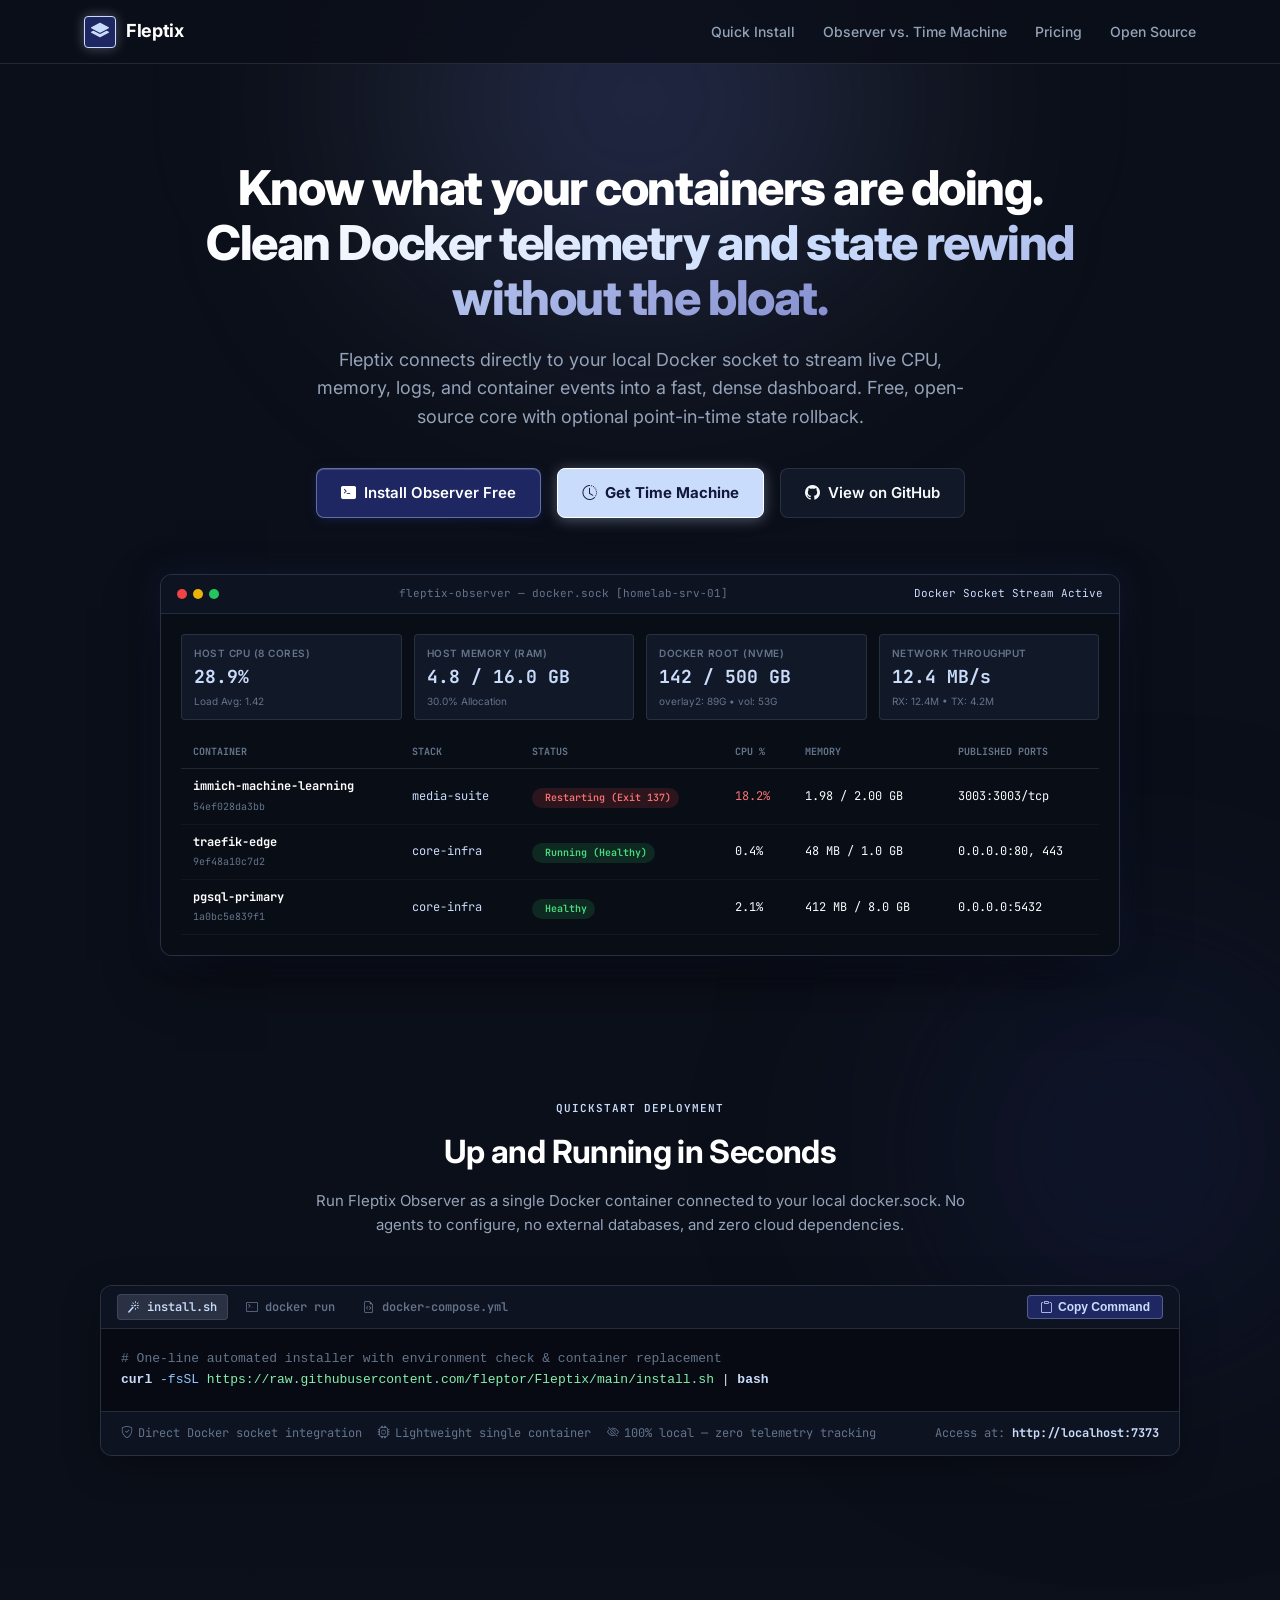
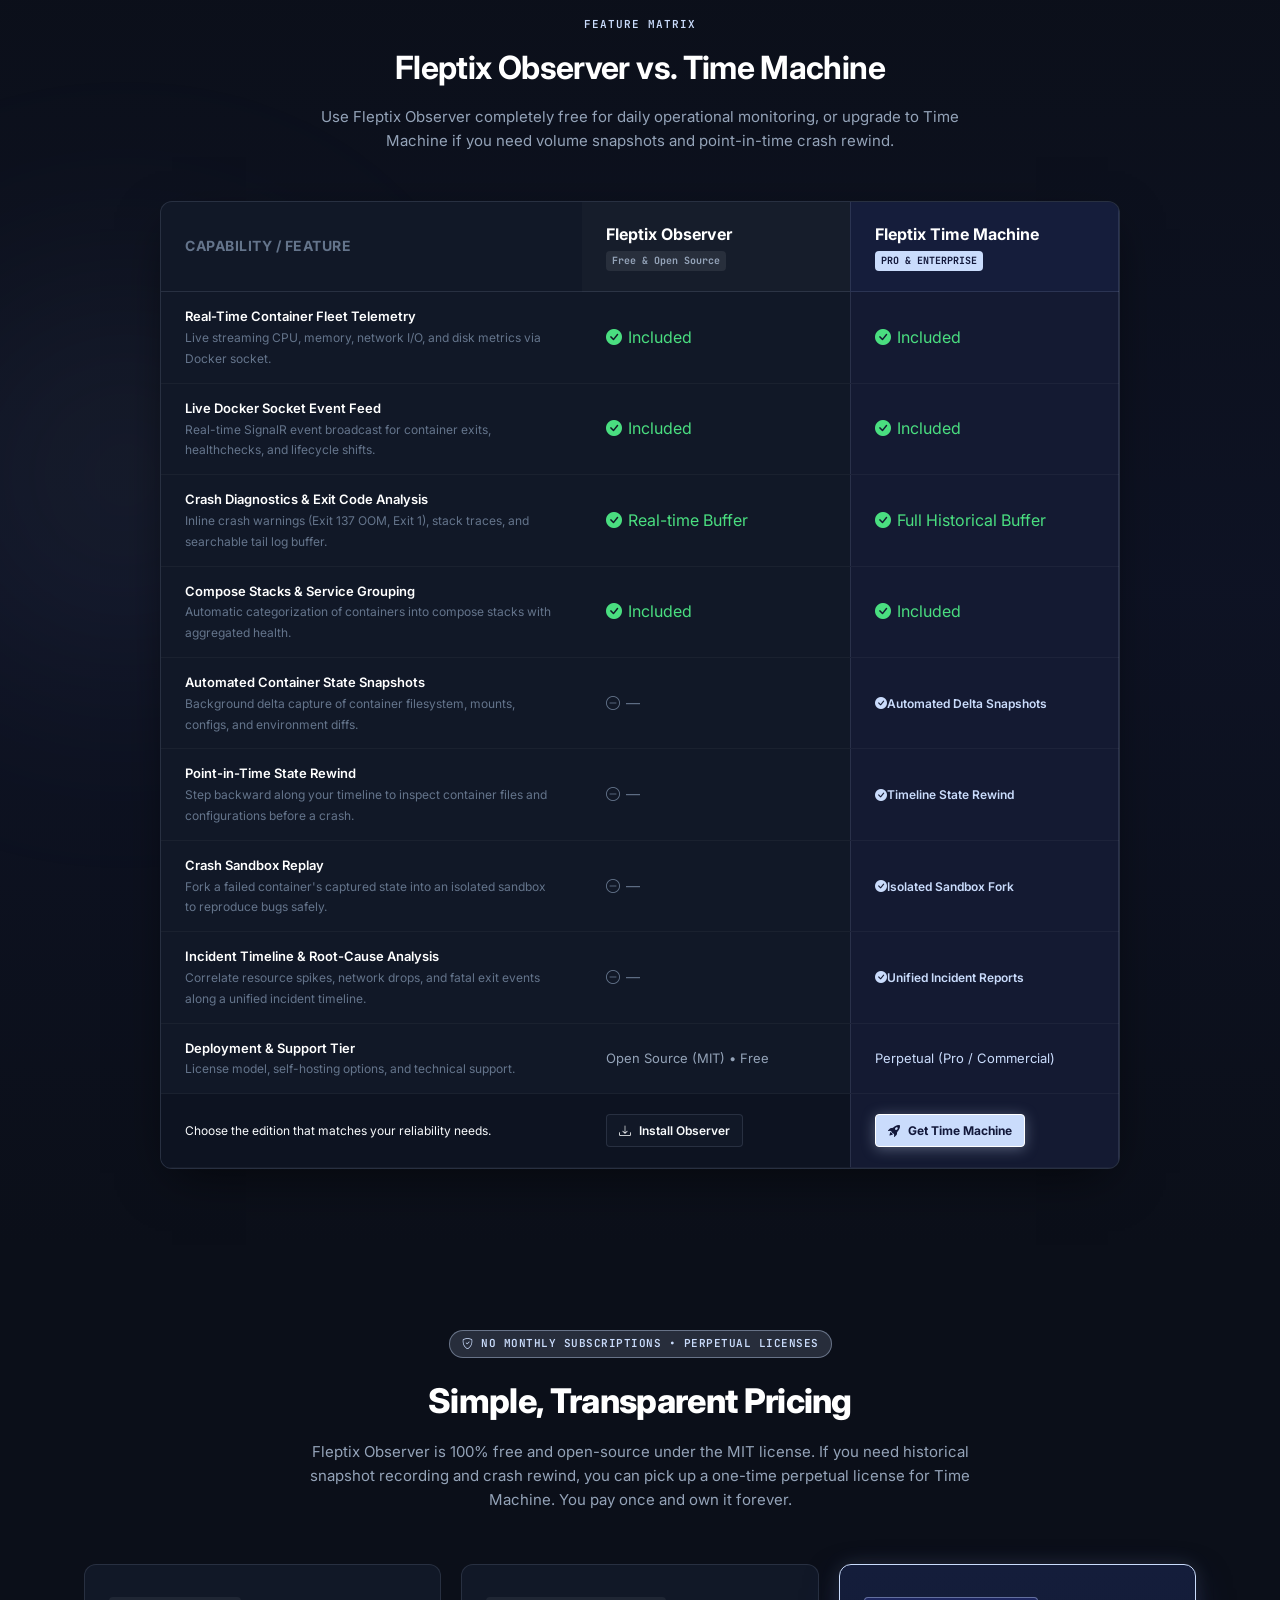
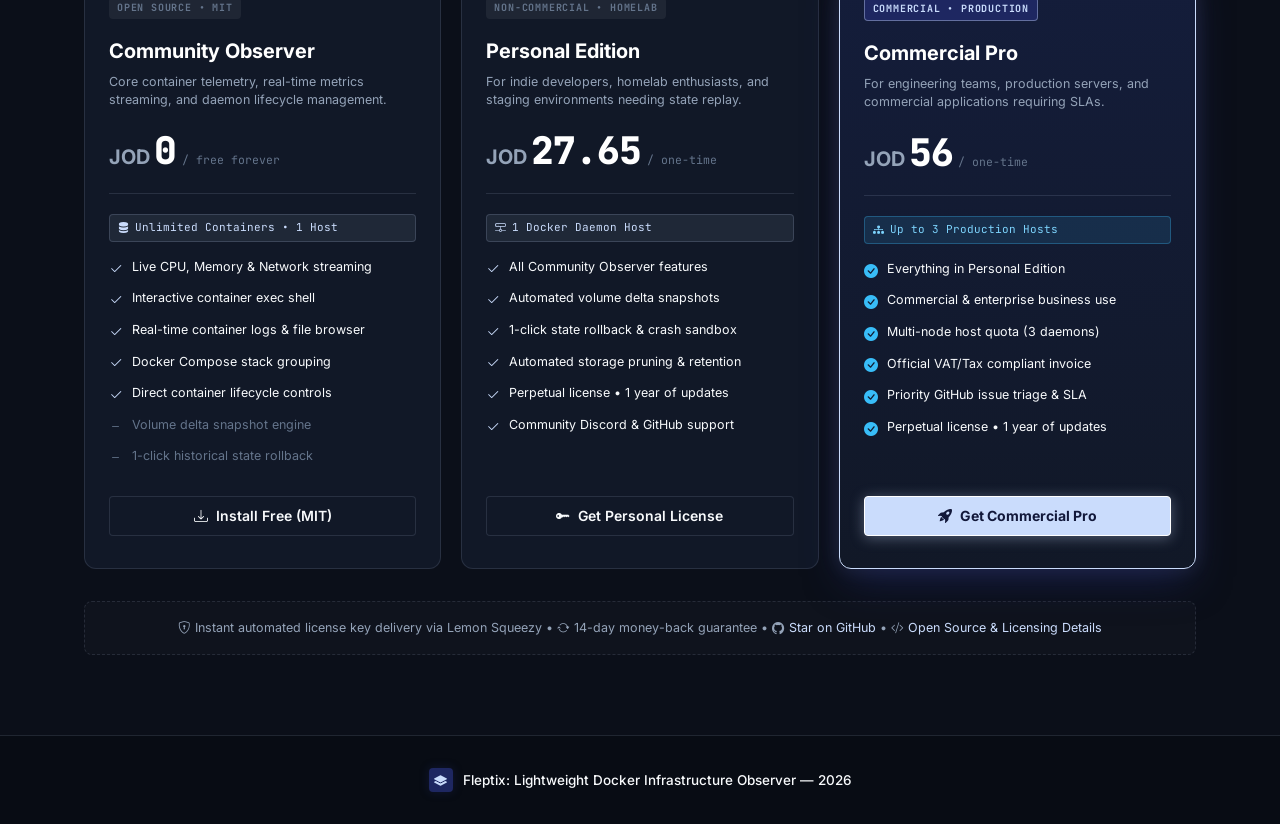
==== commit 3dbd7306: "fix(docs): restore one-liner footer with logo and widen install window" ====
--- a/docs/index.html
+++ b/docs/index.html
@@ -608,68 +608,14 @@
     </div>
   </section>
 
-  <!-- Catchy Multi-Column Footer -->
+  <!-- Footer -->
   <footer class="footer">
     <div class="container">
-      <div class="footer-top">
-        <div class="footer-brand-col">
-          <a href="#" class="footer-brand">
-            <div class="brand-icon">
-              <i class="bi bi-layers-fill"></i>
-            </div>
-            <span>Fleptix</span>
-          </a>
-          <p class="footer-tagline">
-            Your containers don't need a heavyweight monitoring stack. They just need clean, real-time observability.
-          </p>
-          <div class="footer-status-pill">
-            <span class="pulse-dot"></span>
-            <span>Open-source core &bull; Zero phone-home</span>
-          </div>
-        </div>
-
-        <div>
-          <div class="footer-col-title">Product</div>
-          <ul class="footer-col-links">
-            <li><a href="#install" class="footer-link"><i class="bi bi-terminal"></i> Quick Install</a></li>
-            <li><a href="#comparison" class="footer-link"><i class="bi bi-grid"></i> Observer vs. Time Machine</a></li>
-            <li><a href="#pricing" class="footer-link"><i class="bi bi-tag"></i> Pricing &amp; Licenses</a></li>
-            <li><a href="https://github.com/Fleptor/Fleptix/releases" target="_blank" rel="noopener" class="footer-link"><i class="bi bi-journal-text"></i> Releases</a></li>
-          </ul>
-        </div>
-
-        <div>
-          <div class="footer-col-title">Resources</div>
-          <ul class="footer-col-links">
-            <li><a href="open-source.html" class="footer-link"><i class="bi bi-code-slash"></i> Open Source &amp; Licensing</a></li>
-            <li><a href="https://github.com/Fleptor/Fleptix" target="_blank" rel="noopener" class="footer-link"><i class="bi bi-github"></i> GitHub Repository</a></li>
-            <li><a href="https://github.com/Fleptor/Fleptix/issues" target="_blank" rel="noopener" class="footer-link"><i class="bi bi-bug"></i> Issue Tracker</a></li>
-            <li><a href="https://github.com/Fleptor/Fleptix/discussions" target="_blank" rel="noopener" class="footer-link"><i class="bi bi-chat-dots"></i> Discussions</a></li>
-          </ul>
-        </div>
-
-        <div>
-          <div class="footer-col-title">Legal &amp; Trust</div>
-          <ul class="footer-col-links">
-            <li><a href="open-source.html#license" class="footer-link"><i class="bi bi-file-earmark-text"></i> MIT License</a></li>
-            <li><a href="open-source.html#privacy" class="footer-link"><i class="bi bi-shield-check"></i> Zero Telemetry Guarantee</a></li>
-            <li><a href="open-source.html#credits" class="footer-link"><i class="bi bi-heart"></i> Third-Party Credits</a></li>
-            <li><a href="https://fleptix.lemonsqueezy.com" target="_blank" rel="noopener" class="footer-link"><i class="bi bi-bag"></i> Storefront (Lemon Squeezy)</a></li>
-          </ul>
-        </div>
-      </div>
-
-      <div class="footer-bottom">
-        <div>
-          &copy; 2026 Fleptix. Built with precision for the Docker &amp; homelab community.
-        </div>
-        <div class="footer-bottom-links">
-          <a href="open-source.html">Open Source</a>
-          <span>&bull;</span>
-          <a href="https://github.com/Fleptor/Fleptix" target="_blank" rel="noopener">GitHub</a>
-          <span>&bull;</span>
-          <a href="#overview">Back to top &uarr;</a>
-        </div>
+      <div class="footer-brand">
+        <div class="brand-icon">
+          <i class="bi bi-layers-fill"></i>
+        </div>
+        <span>Fleptix: Lightweight Docker Infrastructure Observer &mdash; 2026</span>
       </div>
     </div>
   </footer>
--- a/docs/styles.css
+++ b/docs/styles.css
@@ -528,7 +528,7 @@
 
 /* Install Box */
 .install-wrapper {
-  max-width: 760px;
+  max-width: 1080px;
   margin: 0 auto;
 }
 
@@ -629,6 +629,8 @@
   display: flex;
   align-items: center;
   justify-content: space-between;
+  flex-wrap: wrap;
+  gap: 12px 20px;
   padding: 12px 20px;
   background: #0d1321;
   border-top: 1px solid var(--border-subtle);
@@ -639,6 +641,8 @@
 
 .meta-items {
   display: flex;
+  align-items: center;
+  flex-wrap: wrap;
   gap: 16px;
 }
 
@@ -646,6 +650,7 @@
   display: flex;
   align-items: center;
   gap: 5px;
+  white-space: nowrap;
 }
 
 /* Comparison Table Section */
@@ -1042,132 +1047,42 @@
 }
 
 /* Footer */
-/* ==========================================================================
-   Catchy Multi-Column Footer
-   ========================================================================== */
 .footer {
   border-top: 1px solid var(--border-subtle);
-  padding: 64px 0 32px 0;
+  padding: 32px 0;
   background: #080c14;
-  font-size: 14px;
-  color: var(--text-dim);
-  position: relative;
-  z-index: 1;
-}
-
-.footer-top {
-  display: grid;
-  grid-template-columns: 2fr 1fr 1fr 1fr;
-  gap: 48px;
-  margin-bottom: 48px;
-}
-
-.footer-brand-col {
-  display: flex;
-  flex-direction: column;
-  gap: 16px;
+  font-size: 13.5px;
+  color: var(--text-dim);
+}
+
+.footer .container {
+  display: flex;
+  align-items: center;
+  justify-content: center;
 }
 
 .footer-brand {
   display: flex;
   align-items: center;
+  justify-content: center;
   gap: 10px;
   color: var(--text-main);
-  font-weight: 700;
-  font-size: 18px;
-  text-decoration: none;
+  font-weight: 500;
+  font-size: 13.5px;
 }
 
 .footer-brand .brand-icon {
-  width: 32px;
-  height: 32px;
+  width: 24px;
+  height: 24px;
   background: var(--color-navy);
-  border: 1px solid var(--color-ice);
+  border: 1px solid var(--border-color);
   border-radius: var(--radius-sm);
-  display: flex;
+  display: inline-flex;
   align-items: center;
   justify-content: center;
   color: var(--color-ice);
-  font-size: 16px;
-}
-
-.footer-tagline {
-  color: var(--text-muted);
-  font-size: 14px;
-  line-height: 1.6;
-  max-width: 360px;
-}
-
-.footer-status-pill {
-  display: inline-flex;
-  align-items: center;
-  gap: 8px;
-  padding: 5px 12px;
-  background: rgba(30, 39, 97, 0.4);
-  border: 1px solid var(--border-subtle);
-  border-radius: var(--radius-full);
-  font-family: var(--font-mono);
-  font-size: 11.5px;
-  color: var(--text-ice);
-  width: fit-content;
-}
-
-.footer-col-title {
-  color: var(--text-main);
-  font-size: 12.5px;
-  font-weight: 700;
-  text-transform: uppercase;
-  letter-spacing: 0.07em;
-  margin-bottom: 16px;
-}
-
-.footer-col-links {
-  list-style: none;
-  display: flex;
-  flex-direction: column;
-  gap: 11px;
-}
-
-.footer-link {
-  color: var(--text-muted);
-  text-decoration: none;
-  font-size: 13.5px;
-  transition: var(--transition);
-  display: inline-flex;
-  align-items: center;
-  gap: 6px;
-}
-
-.footer-link:hover {
-  color: var(--color-ice);
-  transform: translateX(2px);
-}
-
-.footer-bottom {
-  border-top: 1px solid rgba(202, 220, 252, 0.08);
-  padding-top: 24px;
-  display: flex;
-  align-items: center;
-  justify-content: space-between;
-  flex-wrap: wrap;
-  gap: 16px;
-  font-size: 12.5px;
-  color: var(--text-dim);
-}
-
-.footer-bottom-links {
-  display: flex;
-  gap: 20px;
-}
-
-.footer-bottom-links a {
-  color: var(--text-dim);
-  text-decoration: none;
-  transition: var(--transition);
-}
-
-.footer-bottom-links a:hover {
-  color: var(--text-ice);
+  font-size: 13px;
+  box-shadow: 0 0 10px rgba(30, 39, 97, 0.4);
 }
 
 /* ==========================================================================
@@ -1375,11 +1290,6 @@
     margin: 0 auto;
   }
 
-  .footer-top {
-    grid-template-columns: 1fr 1fr;
-    gap: 36px;
-  }
-
   .os-grid {
     grid-template-columns: 1fr;
   }
@@ -1401,16 +1311,4 @@
   .cta-card {
     padding: 32px 20px;
   }
-}
-
-@media (max-width: 640px) {
-  .footer-top {
-    grid-template-columns: 1fr;
-    gap: 32px;
-  }
-
-  .footer-bottom {
-    flex-direction: column;
-    align-items: flex-start;
-  }
 }
